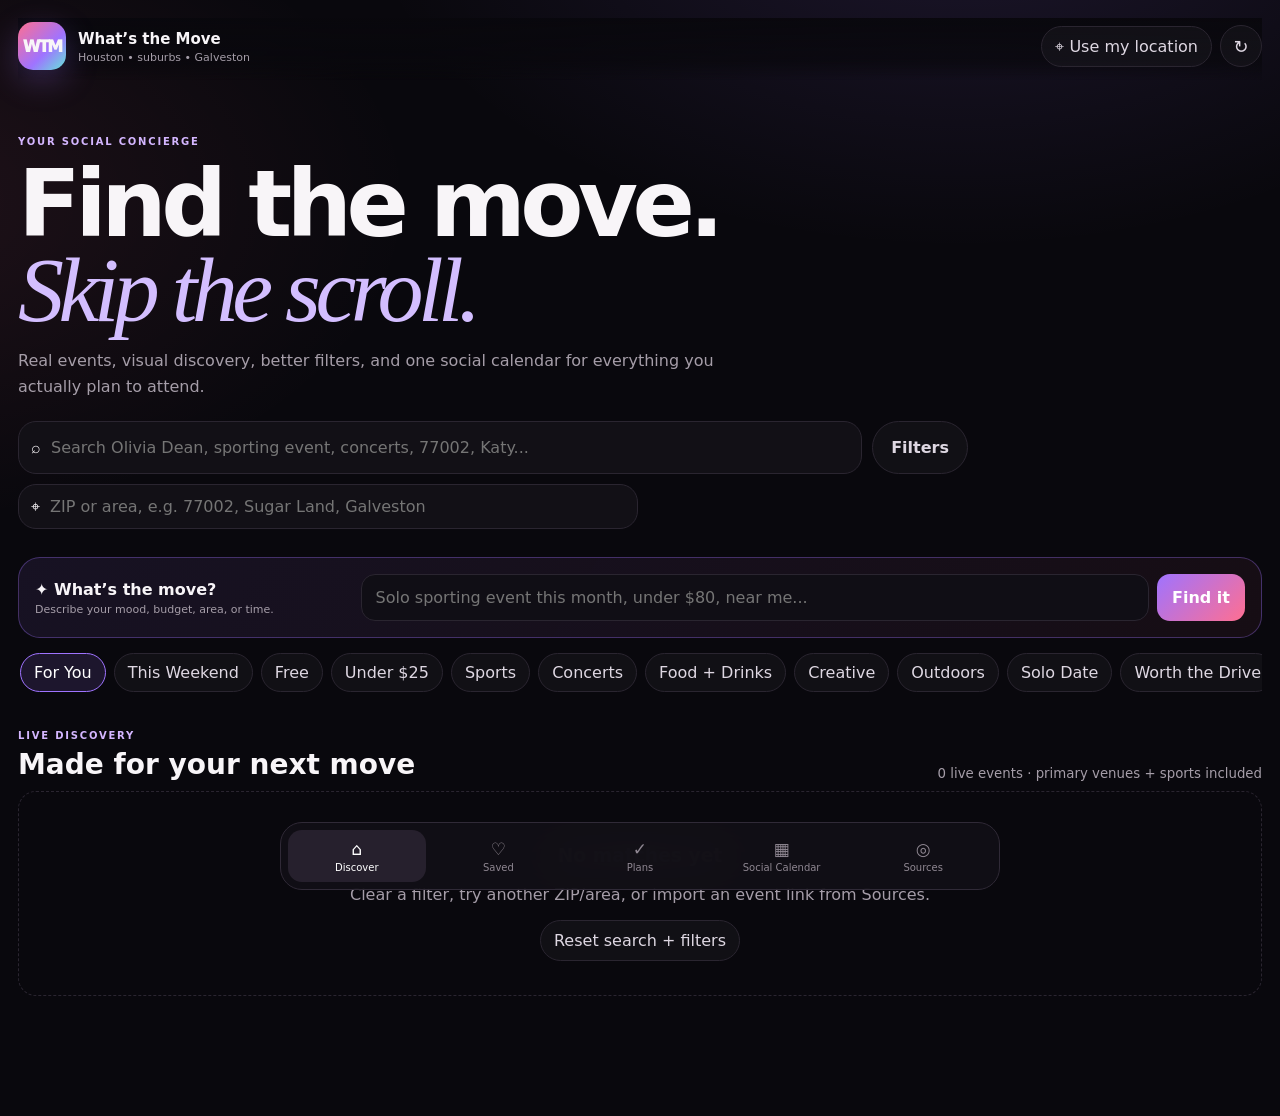
==== wtm/index.html @ 8ab05a6e "Load sports search and mobile modal hotfix" ====
<!doctype html><html lang="en"><head><meta charset="utf-8"><meta name="viewport" content="width=device-width,initial-scale=1,viewport-fit=cover"><meta name="theme-color" content="#09080d"><meta name="apple-mobile-web-app-capable" content="yes"><meta name="apple-mobile-web-app-title" content="WTM"><meta name="apple-mobile-web-app-status-bar-style" content="black-translucent"><link rel="manifest" href="./manifest.webmanifest"><link rel="icon" href="./icon.svg"><link rel="stylesheet" href="./style.css"><link rel="stylesheet" href="./detail-extra.css"><link rel="stylesheet" href="./planner-extra.css"><link rel="stylesheet" href="./hotfix.css"><title>WTM | What’s the Move</title></head><body><main><header class="topbar"><div class="brand"><div class="logo">WTM</div><div><b>What’s the Move</b><small>Houston • suburbs • Galveston</small></div></div><div class="headActions"><button id="locationBtn" class="ghost">⌖ Greater Houston</button><button id="refresh" class="iconBtn" aria-label="Refresh events">↻</button></div></header><section class="hero"><span class="kicker">YOUR SOCIAL CONCIERGE</span><h1>Find the move.<br><em>Skip the scroll.</em></h1><p>Real events, visual discovery, better filters, and one social calendar for everything you actually plan to attend.</p><div class="searchRow"><div class="searchBox"><span>⌕</span><input id="search" autocomplete="off" placeholder="Search Olivia Dean, sporting event, concerts, 77002, Katy..."><button id="clearSearch" class="clearBtn hide" aria-label="Clear search">×</button></div><button id="filtersBtn" class="filterBtn">Filters <span id="filterCount"></span></button></div><div class="locationRow"><div class="searchBox compact"><span>⌖</span><input id="locationSearch" autocomplete="off" inputmode="search" placeholder="ZIP or area, e.g. 77002, Sugar Land, Galveston"><button id="clearLocation" class="clearBtn hide" aria-label="Clear location">×</button></div></div></section><section class="ask"><div><b>✦ What’s the move?</b><small>Describe your mood, budget, area, or time.</small></div><div class="askInput"><input id="ask" placeholder="Solo sporting event this month, under $80, near me..."><button id="askGo">Find it</button></div></section><div class="quickChips" id="chips"><button data-filter="all" class="active">For You</button><button data-filter="weekend">This Weekend</button><button data-filter="free">Free</button><button data-filter="under25">Under $25</button><button data-filter="music">Concerts</button><button data-filter="food">Food + Drinks</button><button data-filter="artsy">Creative</button><button data-filter="outdoors">Outdoors</button><button data-filter="solo">Solo Date</button><button data-filter="drive">Worth the Drive</button></div><section class="statusBar"><div><span id="eyebrow">LIVE DISCOVERY</span><h2 id="title">Made for your next move</h2></div><small id="sync">Connecting to live sources…</small></section><section id="content"></section></main><nav><button data-tab="discover" class="active"><span>⌂</span>Discover</button><button data-tab="saved"><span>♡</span>Saved</button><button data-tab="plans"><span>✓</span>Plans</button><button data-tab="calendar"><span>▦</span>Social Calendar</button><button data-tab="sources"><span>◎</span>Sources</button></nav><aside id="filterSheet" class="sheet hide" aria-hidden="true"><div class="sheetCard"><div class="sheetHead"><div><span class="kicker">ADVANCED FILTERS</span><h2>Make it specific</h2></div><button id="closeFilters" class="iconBtn">×</button></div><div class="filterGrid"><label>When<select id="dateFilter"><option value="any">Any date</option><option value="today">Today</option><option value="tomorrow">Tomorrow</option><option value="weekend">This weekend</option><option value="7days">Next 7 days</option><option value="30days">Next 30 days</option></select></label><label>Maximum price<input id="priceFilter" type="number" min="0" step="5" placeholder="No limit"></label><label>Area<select id="areaFilter"><option value="all">All Greater Houston</option></select></label><label>Source<select id="sourceFilter"><option value="all">All sources</option></select></label><label>Category<select id="categoryFilter"><option value="all">Everything</option><option value="Music">Concerts + Music</option><option value="Food + Wine">Food + Drinks</option><option value="Artsy">Creative + Arts</option><option value="Outdoors">Outdoors</option><option value="Networking">Networking</option><option value="Comedy">Comedy</option><option value="Sports">Sports</option></select></label><label>Drive radius<select id="radiusFilter"><option value="all">Any distance</option><option value="10">About 10 miles</option><option value="20">About 20 miles</option><option value="35">About 35 miles</option><option value="60">About 1 hour / 60 miles</option></select></label></div><div class="toggleGrid"><label><input id="freeOnly" type="checkbox"> Free only</label><label><input id="soloOnly" type="checkbox"> Solo-friendly</label><label><input id="imagesOnly" type="checkbox"> Events with flyers</label></div><div class="sheetActions"><button id="resetFilters" class="ghost">Reset all</button><button id="applyFilters" class="primary">Show matches</button></div></div></aside><div id="modal" class="modal hide"></div><div id="toast" class="toast hide"></div><script src="./app.js"></script><script src="./venue-extra.js"></script><script src="./detail-extra.js"></script><script src="./planner-extra.js"></script><script src="./hotfix.js"></script></body></html>
---- wtm/style.css ----
:root{--bg:#09080d;--panel:#131118;--panel2:#19161f;--text:#f8f5f8;--muted:#a59da8;--line:#2a2530;--pink:#ff6f91;--violet:#9f73ff;--mint:#64e7d9;--shadow:0 20px 55px #0008}*{box-sizing:border-box}html{scroll-behavior:smooth}body{margin:0;background:radial-gradient(1000px 600px at 75% -10%,#9f73ff22,transparent 60%),radial-gradient(900px 540px at -10% 18%,#ff6f9118,transparent 60%),var(--bg);color:var(--text);font-family:Inter,ui-sans-serif,system-ui,-apple-system,BlinkMacSystemFont,"Segoe UI",sans-serif;min-height:100vh}button,input,select{font:inherit}button{cursor:pointer}main{max-width:1280px;margin:auto;padding:18px 18px 120px}.topbar{display:flex;align-items:center;justify-content:space-between;gap:14px;position:sticky;top:0;z-index:10;padding:4px 0 10px;background:linear-gradient(#09080df2,#09080dba 70%,transparent);backdrop-filter:blur(18px)}.brand{display:flex;align-items:center;gap:12px}.brand b{font-size:15px}.brand small{display:block;color:var(--muted);font-size:11px;margin-top:3px}.logo{width:48px;height:48px;display:grid;place-items:center;border-radius:15px;font-weight:950;letter-spacing:-2px;background:linear-gradient(135deg,var(--pink),var(--violet) 60%,var(--mint));box-shadow:0 10px 32px #9f73ff44}.headActions{display:flex;gap:8px;align-items:center}.ghost,.iconBtn,.filterBtn,.quickChips button,.calendarTabs button,.calNav button{border:1px solid var(--line);background:#ffffff08;color:#ded7e2;border-radius:999px}.ghost,.filterBtn{padding:10px 13px}.iconBtn{width:42px;height:42px;display:grid;place-items:center;font-size:18px}.hero{padding:50px 0 18px;max-width:950px}.kicker,#eyebrow{font-size:10px;letter-spacing:.18em;color:#d4b6ff;font-weight:850}.hero h1{font-size:clamp(52px,8.2vw,92px);line-height:.92;letter-spacing:-.06em;margin:14px 0 16px}.hero h1 em{font-family:Georgia,serif;font-weight:500;color:#d3beff}.hero p{max-width:720px;color:var(--muted);line-height:1.6;font-size:16px}.searchRow{display:grid;grid-template-columns:minmax(0,1fr) auto;gap:10px;margin-top:22px}.locationRow{margin-top:10px;max-width:620px}.searchBox{display:grid;grid-template-columns:auto 1fr auto;align-items:center;gap:10px;background:#121016;border:1px solid var(--line);border-radius:18px;padding:0 12px}.searchBox:focus-within{border-color:#8e68e5;box-shadow:0 0 0 3px #9f73ff16}.searchBox input{width:100%;background:transparent;border:0;outline:0;color:white;padding:16px 0}.searchBox.compact input{padding:12px 0}.clearBtn{border:0;background:#ffffff12;color:white;border-radius:50%;width:28px;height:28px;display:grid;place-items:center;font-size:18px}.filterBtn{font-weight:750;padding-inline:18px}.filterBtn span:not(:empty){display:inline-grid;place-items:center;min-width:20px;height:20px;border-radius:999px;background:var(--pink);color:white;margin-left:5px;font-size:11px}.ask{display:grid;grid-template-columns:minmax(180px,.35fr) 1fr;gap:16px;align-items:center;padding:16px;border:1px solid #9f73ff55;background:linear-gradient(120deg,#9f73ff18,#ff6f910e);border-radius:22px;margin-top:10px}.ask small{display:block;color:var(--muted);font-size:11px;margin-top:4px}.askInput{display:grid;grid-template-columns:1fr auto;gap:8px}.askInput input{background:#100e15;border:1px solid var(--line);color:white;border-radius:14px;padding:13px 14px;outline:0}.askInput button,.primary{border:0;border-radius:13px;background:linear-gradient(135deg,var(--violet),var(--pink));color:white;font-weight:850;padding:11px 15px}.quickChips{display:flex;gap:8px;overflow-x:auto;padding:15px 2px 4px;scrollbar-width:none}.quickChips::-webkit-scrollbar,.carousel::-webkit-scrollbar{display:none}.quickChips button{white-space:nowrap;padding:9px 13px}.quickChips button.active{border-color:#9f73ff;background:#9f73ff22;color:white}.statusBar{display:flex;justify-content:space-between;align-items:end;gap:16px;margin:28px 0 10px}.statusBar h2{font-size:28px;margin:5px 0 0}.statusBar small{color:var(--muted);text-align:right}.spotlight{position:relative;min-height:410px;border:1px solid var(--line);border-radius:28px;overflow:hidden;background:#15121a;margin:8px 0 28px;display:flex;align-items:flex-end}.spotlight::after,.poster::after,.detailHero::after{content:"";position:absolute;inset:0;background:linear-gradient(180deg,transparent 25%,#09080d15 45%,#09080de8 100%)}.spotlightBg{position:absolute;inset:0;width:100%;height:100%;object-fit:cover}.spotlightBody{position:relative;z-index:2;padding:28px;max-width:680px}.spotlightBody h2{font-size:clamp(32px,5vw,58px);letter-spacing:-.04em;margin:9px 0}.spotlightBody p{color:#e0dbe2;line-height:1.55}.badgeRow,.meta,.actions,.sourceBadges,.calendarTabs,.calNav,.sheetActions{display:flex;gap:8px;flex-wrap:wrap;align-items:center}.badge,.meta span{font-size:11px;background:#1f1a24dd;border:1px solid #3a3342;color:#d7cfda;border-radius:999px;padding:6px 9px}.rowSection{margin:26px 0 34px}.rowHead{display:flex;justify-content:space-between;align-items:end;gap:12px;margin-bottom:12px}.rowHead h3{font-size:22px;margin:0}.rowHead p{color:var(--muted);font-size:12px;margin:4px 0 0}.carousel{display:grid;grid-auto-flow:column;grid-auto-columns:minmax(255px,31%);gap:12px;overflow-x:auto;scroll-snap-type:x mandatory;padding:2px 2px 10px;scrollbar-width:none}.poster{scroll-snap-align:start;position:relative;min-height:335px;border-radius:20px;overflow:hidden;background:linear-gradient(135deg,#2d2138,#141119);border:1px solid var(--line);cursor:pointer}.posterImg{position:absolute;inset:0;width:100%;height:100%;object-fit:cover;transition:transform .35s ease}.poster:hover .posterImg{transform:scale(1.03)}.posterBody{position:absolute;z-index:2;left:0;right:0;bottom:0;padding:16px}.posterBody h4{font-size:20px;line-height:1.05;margin:7px 0 8px}.posterBody small{color:#ddd6df}.posterTop{position:absolute;z-index:3;top:10px;left:10px;right:10px;display:flex;justify-content:space-between;align-items:start}.sourcePill{font-size:9px;letter-spacing:.1em;text-transform:uppercase;background:#09080dbd;border:1px solid #ffffff2a;padding:6px 8px;border-radius:999px}.heart{border:0;width:38px;height:38px;border-radius:50%;background:#09080dcc;color:white;font-size:18px}.heart.on{color:var(--pink)}.listGrid{display:grid;grid-template-columns:repeat(3,minmax(0,1fr));gap:14px}.listCard{background:linear-gradient(180deg,#17141d,#111016);border:1px solid var(--line);border-radius:20px;overflow:hidden}.listCard img{width:100%;aspect-ratio:16/9;object-fit:cover;background:#231d2a}.listBody{padding:15px}.listBody h3{margin:8px 0;font-size:19px}.listBody p{font-size:12px;line-height:1.5;color:var(--muted)}.actions{margin-top:13px}.actions button,.actions a{border:1px solid var(--line);background:#211c27;color:white;border-radius:11px;padding:10px 11px;text-decoration:none;font-size:12px}.actions .primary{border:0}.empty{padding:34px;border:1px dashed var(--line);border-radius:18px;color:var(--muted);text-align:center}.panel{background:linear-gradient(180deg,#15131a,#100e14);border:1px solid var(--line);border-radius:24px;padding:18px}.sheet{position:fixed;inset:0;background:#000b;z-index:60;display:grid;place-items:end center;padding:12px}.sheetCard{width:min(780px,100%);max-height:90vh;overflow:auto;background:#121016;border:1px solid #332d3a;border-radius:26px;padding:20px;box-shadow:var(--shadow)}.sheetHead{display:flex;justify-content:space-between;gap:15px;align-items:start}.sheetHead h2{margin:5px 0 0}.filterGrid{display:grid;grid-template-columns:repeat(2,1fr);gap:12px;margin-top:18px}.filterGrid label{display:grid;gap:6px;color:var(--muted);font-size:12px}.filterGrid select,.filterGrid input,.importer input,.quickAdd input,.quickAdd textarea{width:100%;border:1px solid var(--line);background:#0d0c11;color:white;border-radius:13px;padding:12px;outline:0}.toggleGrid{display:flex;gap:12px;flex-wrap:wrap;margin:16px 0}.toggleGrid label{border:1px solid var(--line);border-radius:999px;padding:9px 12px;color:#d4ced6;font-size:12px}.sheetActions{justify-content:flex-end}.sourceRow{display:grid;grid-template-columns:1fr auto;gap:12px;padding:12px 0;border-bottom:1px solid var(--line)}.sourceRow small{color:var(--muted)}.status-good{color:#70edc3!important}.status-warn{color:#ffd28d!important}.status-bad{color:#ff91aa!important}.importer,.quickAdd{margin-top:22px}.importer p,.quickAdd p,.panel>p{color:var(--muted);font-size:13px;line-height:1.55}.importGrid{display:grid;grid-template-columns:1fr auto;gap:8px}.calendarShell{display:grid;gap:14px}.calendarToolbar{display:flex;justify-content:space-between;gap:12px;align-items:center;flex-wrap:wrap}.calendarTitle h2{margin:4px 0}.calendarTabs button,.calNav button{padding:9px 12px}.calendarTabs button.active{background:#9f73ff26;border-color:#9f73ff}.calstats{display:grid;grid-template-columns:repeat(4,1fr);gap:8px}.calstats div{background:#18151d;border:1px solid var(--line);border-radius:15px;padding:12px}.calstats b{display:block;font-size:21px}.calstats small{color:var(--muted)}.monthGrid{display:grid;grid-template-columns:repeat(7,minmax(0,1fr));border:1px solid var(--line);border-radius:18px;overflow:hidden}.dow{padding:9px;text-align:center;color:var(--muted);font-size:10px;border-bottom:1px solid var(--line);background:#151219}.dayCell{min-height:118px;padding:8px;border-right:1px solid var(--line);border-bottom:1px solid var(--line);background:#0f0d12;text-align:left;color:white;overflow:hidden}.dayCell:nth-child(7n){border-right:0}.dayCell.mutedDay{opacity:.35}.dayNum{font-size:11px;color:#aaa0ae}.dayEvent{display:block;width:100%;border:0;text-align:left;color:white;background:#9f73ff20;border-left:2px solid var(--violet);border-radius:5px;padding:5px;margin-top:5px;font-size:9px;white-space:nowrap;overflow:hidden;text-overflow:ellipsis}.dayCount{display:none}.weekGrid{display:grid;grid-template-columns:repeat(7,1fr);gap:7px}.weekDay{min-height:190px;border:1px solid var(--line);border-radius:14px;padding:9px;background:#100e14}.weekDay h4{margin:0 0 8px;font-size:11px;color:var(--muted)}.weekEvent{display:block;width:100%;text-align:left;border:0;border-radius:9px;background:#201927;color:white;padding:8px;margin-bottom:6px;font-size:10px}.agenda{display:grid;gap:10px}.agendaGroup h3{font-size:13px;color:#cfc5d3;margin:20px 0 8px}.agendaItem{display:grid;grid-template-columns:62px 1fr auto;gap:12px;width:100%;text-align:left;align-items:center;background:#15121a;color:white;border:1px solid var(--line);border-radius:15px;padding:11px}.agendaTime{color:#d2b7ff;font-size:11px}.mapGrid{display:grid;grid-template-columns:1.2fr .8fr;gap:12px}.mapFrame{width:100%;min-height:470px;border:0;border-radius:18px;background:#17141c}.mapList{display:grid;gap:8px;align-content:start}.mapList button{border:1px solid var(--line);background:#15121a;color:white;text-align:left;border-radius:13px;padding:12px}.modal{position:fixed;inset:0;background:#000c;z-index:80;display:grid;place-items:end center;padding:12px}.modalCard{width:min(780px,100%);max-height:92vh;overflow:auto;background:#121016;border:1px solid #342e3b;border-radius:28px 28px 18px 18px;box-shadow:var(--shadow)}.detailHero{position:relative;height:300px;background:linear-gradient(135deg,#2b2035,#121017)}.detailHero img{width:100%;height:100%;object-fit:cover}.detailHero .close{position:absolute;z-index:4;right:14px;top:14px}.detailBody{padding:20px}.detailBody h2{font-size:30px;letter-spacing:-.03em;margin:8px 0}.detailBody p{color:var(--muted);line-height:1.6}.detailMap{width:100%;height:280px;border:0;border-radius:16px;margin-top:14px}.close{border:0;background:#09080ddb;color:white;width:42px;height:42px;border-radius:50%;font-size:20px}.toast{position:fixed;bottom:100px;left:50%;transform:translateX(-50%);background:#fff;color:#171219;border-radius:999px;padding:11px 17px;font-size:12px;font-weight:850;z-index:100;box-shadow:var(--shadow)}.hide{display:none!important}nav{position:fixed;left:50%;bottom:calc(10px + env(safe-area-inset-bottom));transform:translateX(-50%);width:min(720px,calc(100% - 24px));display:grid;grid-template-columns:repeat(5,1fr);gap:4px;background:#121016e9;backdrop-filter:blur(22px);border:1px solid #302a37;border-radius:22px;padding:7px;z-index:30}nav button{border:0;background:transparent;color:#8f8792;border-radius:14px;padding:9px 4px;font-size:10px}nav button span{display:block;font-size:17px;margin-bottom:3px}nav button.active{background:#26202d;color:white}@media(max-width:900px){.carousel{grid-auto-columns:minmax(245px,48%)}.listGrid{grid-template-columns:repeat(2,1fr)}.mapGrid{grid-template-columns:1fr}.mapFrame{min-height:330px}}@media(max-width:680px){main{padding:13px 12px 108px}.topbar{padding-top:2px}.headActions .ghost{display:none}.hero{padding-top:35px}.hero h1{font-size:50px}.hero p{font-size:14px}.searchRow{grid-template-columns:1fr auto}.filterBtn{padding-inline:13px}.ask{grid-template-columns:1fr}.carousel{grid-auto-columns:78%}.spotlight{min-height:380px}.spotlightBody{padding:20px}.listGrid{grid-template-columns:1fr}.filterGrid{grid-template-columns:1fr}.calstats{grid-template-columns:repeat(2,1fr)}.calendarToolbar{align-items:flex-start}.monthGrid{border-radius:13px}.dow{font-size:8px;padding:7px 2px}.dayCell{min-height:67px;padding:4px}.dayNum{font-size:9px}.dayEvent{display:none}.dayCount{display:grid;place-items:center;width:18px;height:18px;background:#9f73ff;border-radius:999px;font-size:9px;margin-top:6px}.weekGrid{grid-template-columns:1fr}.weekDay{min-height:auto}.agendaItem{grid-template-columns:54px 1fr}.agendaItem>strong:last-child{display:none}.detailHero{height:230px}.detailBody h2{font-size:25px}.sourceRow{grid-template-columns:1fr}.importGrid{grid-template-columns:1fr}nav button{font-size:9px}.brand small{max-width:160px}.statusBar{align-items:flex-start}.statusBar small{font-size:10px}}
---- wtm/detail-extra.css ----
.detailRich{overflow:hidden}.detailRich .detailHero{display:block;width:100%;height:min(36vh,320px);object-fit:cover;background:#1b1620}.detailPad{padding:20px}.detailPad h2{font-size:clamp(30px,7vw,46px);letter-spacing:-.035em;line-height:1;margin:10px 0 12px}.detailSummary{font-size:15px;line-height:1.6;color:#d3cbd6}.detailFacts{display:grid;grid-template-columns:repeat(4,1fr);gap:8px;margin:18px 0}.detailFacts>div{background:#19151e;border:1px solid var(--line);border-radius:15px;padding:12px;min-width:0}.detailFacts small{display:block;font-size:9px;letter-spacing:.12em;color:#a99faf;margin-bottom:5px}.detailFacts b{display:block;font-size:13px;line-height:1.35}.detailFacts span{display:block;color:#9f96a4;font-size:11px;margin-top:4px;white-space:normal}.detailSection{border-top:1px solid var(--line);padding-top:15px;margin-top:4px}.detailSection h3{margin:0 0 10px}.detailSection p{color:var(--muted);line-height:1.55;font-size:13px}.detailRich iframe{width:100%;height:300px;border:0;border-radius:16px;margin-top:14px}.detailRich>.close{position:absolute;right:24px;top:24px;z-index:4}@media(max-width:680px){.detailFacts{grid-template-columns:repeat(2,1fr)}.detailRich .detailHero{height:230px}.detailRich>.close{right:20px;top:20px}.detailPad{padding:18px 16px 20px}.detailRich iframe{height:250px}}
---- wtm/planner-extra.css ----
.calendarQuick{display:flex;gap:8px;flex-wrap:wrap;margin-bottom:2px}.providerPanel{margin-top:18px}.providerPanel h3{margin:6px 0 4px}.providerActions{display:flex;flex-wrap:wrap;gap:8px;margin-top:14px}.providerActions a{display:inline-flex;align-items:center;text-decoration:none;border:1px solid var(--line);background:#191620;color:#f4edf7;border-radius:999px;padding:9px 12px;font-size:12px}.providerActions a:hover{border-color:#9f73ff}.customGrid{display:grid;grid-template-columns:repeat(2,minmax(0,1fr));gap:10px;margin:14px 0}.customGrid label,.quickAdd>label{display:grid;gap:6px;color:var(--muted);font-size:12px}.quickAdd textarea{resize:vertical}.gpsDistance{color:var(--mint)}@media(max-width:620px){.customGrid{grid-template-columns:1fr}.calendarQuick>*{flex:1}.providerActions a{flex:1 1 calc(50% - 8px);justify-content:center;text-align:center}}
---- wtm/hotfix.css ----
body.wtm-modal-open{position:fixed;left:0;right:0;width:100%;overflow:hidden}.modal{overflow:hidden;overscroll-behavior:none;touch-action:none}.modalCard{max-height:calc(100dvh - 24px)!important;overflow-y:auto!important;-webkit-overflow-scrolling:touch;overscroll-behavior:contain;touch-action:pan-y}.detailBody{padding-bottom:calc(30px + env(safe-area-inset-bottom))}@media(max-width:680px){.modal{align-items:stretch;padding:0}.modalCard{width:100%;max-height:100dvh!important;height:100dvh;border-radius:0!important}.detailHero{height:260px}.detailBody{padding:18px 16px calc(36px + env(safe-area-inset-bottom))}}
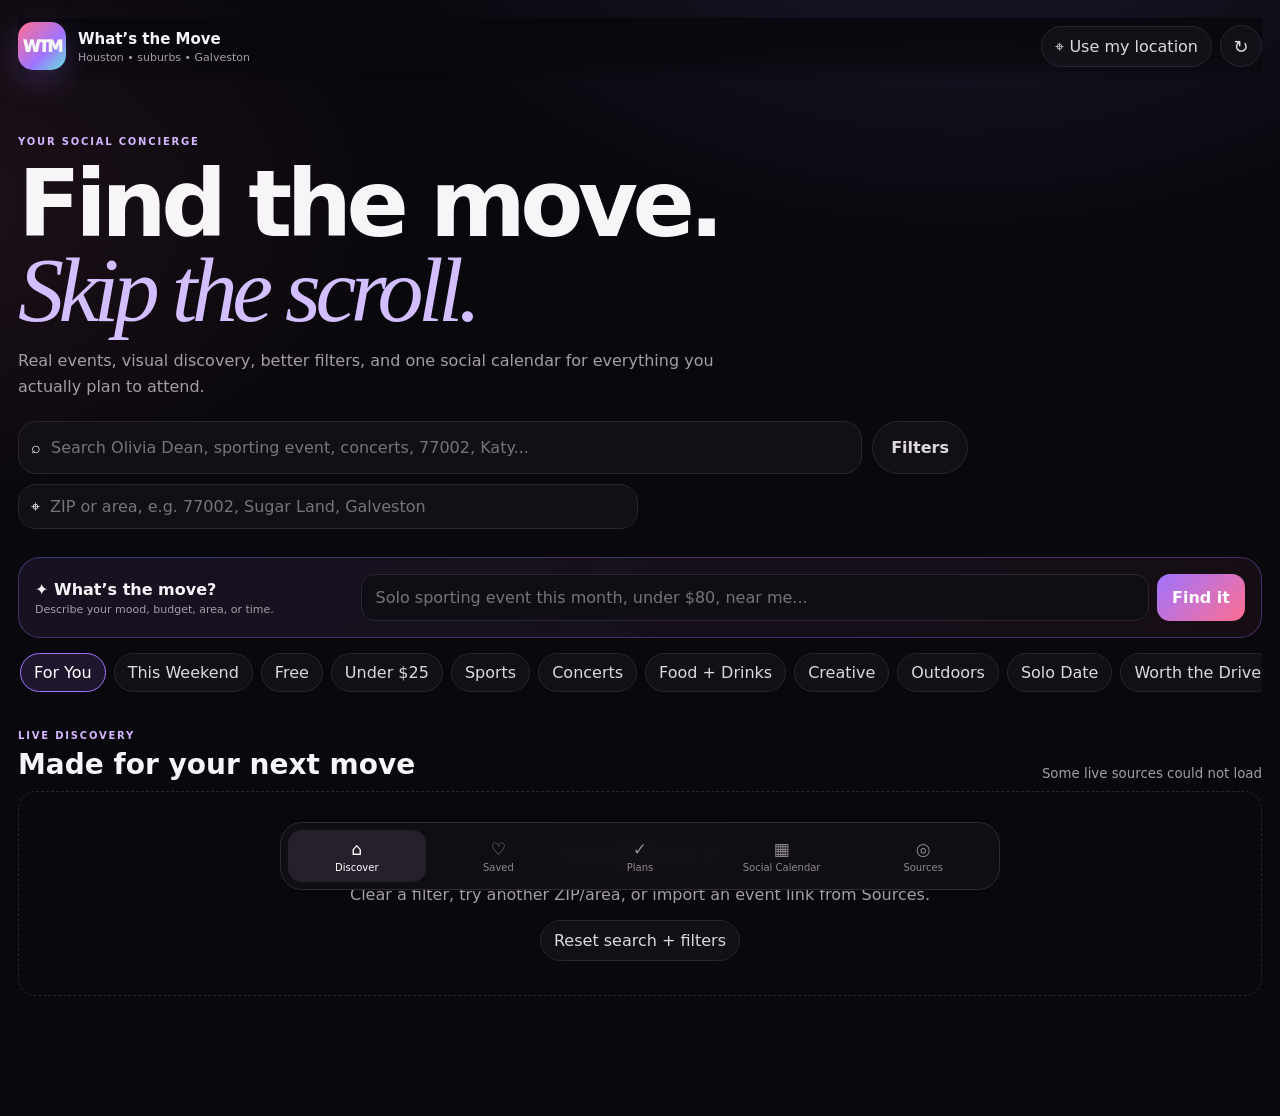
==== commit 3fb3c2b7: "Load authoritative unified WTM feed after all source scripts" ====
--- a/wtm/index.html
+++ b/wtm/index.html
@@ -1 +1 @@
-<!doctype html><html lang="en"><head><meta charset="utf-8"><meta name="viewport" content="width=device-width,initial-scale=1,viewport-fit=cover"><meta name="theme-color" content="#09080d"><meta name="apple-mobile-web-app-capable" content="yes"><meta name="apple-mobile-web-app-title" content="WTM"><meta name="apple-mobile-web-app-status-bar-style" content="black-translucent"><link rel="manifest" href="./manifest.webmanifest"><link rel="icon" href="./icon.svg"><link rel="stylesheet" href="./style.css"><link rel="stylesheet" href="./detail-extra.css"><link rel="stylesheet" href="./planner-extra.css"><link rel="stylesheet" href="./hotfix.css"><title>WTM | What’s the Move</title></head><body><main><header class="topbar"><div class="brand"><div class="logo">WTM</div><div><b>What’s the Move</b><small>Houston • suburbs • Galveston</small></div></div><div class="headActions"><button id="locationBtn" class="ghost">⌖ Greater Houston</button><button id="refresh" class="iconBtn" aria-label="Refresh events">↻</button></div></header><section class="hero"><span class="kicker">YOUR SOCIAL CONCIERGE</span><h1>Find the move.<br><em>Skip the scroll.</em></h1><p>Real events, visual discovery, better filters, and one social calendar for everything you actually plan to attend.</p><div class="searchRow"><div class="searchBox"><span>⌕</span><input id="search" autocomplete="off" placeholder="Search Olivia Dean, sporting event, concerts, 77002, Katy..."><button id="clearSearch" class="clearBtn hide" aria-label="Clear search">×</button></div><button id="filtersBtn" class="filterBtn">Filters <span id="filterCount"></span></button></div><div class="locationRow"><div class="searchBox compact"><span>⌖</span><input id="locationSearch" autocomplete="off" inputmode="search" placeholder="ZIP or area, e.g. 77002, Sugar Land, Galveston"><button id="clearLocation" class="clearBtn hide" aria-label="Clear location">×</button></div></div></section><section class="ask"><div><b>✦ What’s the move?</b><small>Describe your mood, budget, area, or time.</small></div><div class="askInput"><input id="ask" placeholder="Solo sporting event this month, under $80, near me..."><button id="askGo">Find it</button></div></section><div class="quickChips" id="chips"><button data-filter="all" class="active">For You</button><button data-filter="weekend">This Weekend</button><button data-filter="free">Free</button><button data-filter="under25">Under $25</button><button data-filter="music">Concerts</button><button data-filter="food">Food + Drinks</button><button data-filter="artsy">Creative</button><button data-filter="outdoors">Outdoors</button><button data-filter="solo">Solo Date</button><button data-filter="drive">Worth the Drive</button></div><section class="statusBar"><div><span id="eyebrow">LIVE DISCOVERY</span><h2 id="title">Made for your next move</h2></div><small id="sync">Connecting to live sources…</small></section><section id="content"></section></main><nav><button data-tab="discover" class="active"><span>⌂</span>Discover</button><button data-tab="saved"><span>♡</span>Saved</button><button data-tab="plans"><span>✓</span>Plans</button><button data-tab="calendar"><span>▦</span>Social Calendar</button><button data-tab="sources"><span>◎</span>Sources</button></nav><aside id="filterSheet" class="sheet hide" aria-hidden="true"><div class="sheetCard"><div class="sheetHead"><div><span class="kicker">ADVANCED FILTERS</span><h2>Make it specific</h2></div><button id="closeFilters" class="iconBtn">×</button></div><div class="filterGrid"><label>When<select id="dateFilter"><option value="any">Any date</option><option value="today">Today</option><option value="tomorrow">Tomorrow</option><option value="weekend">This weekend</option><option value="7days">Next 7 days</option><option value="30days">Next 30 days</option></select></label><label>Maximum price<input id="priceFilter" type="number" min="0" step="5" placeholder="No limit"></label><label>Area<select id="areaFilter"><option value="all">All Greater Houston</option></select></label><label>Source<select id="sourceFilter"><option value="all">All sources</option></select></label><label>Category<select id="categoryFilter"><option value="all">Everything</option><option value="Music">Concerts + Music</option><option value="Food + Wine">Food + Drinks</option><option value="Artsy">Creative + Arts</option><option value="Outdoors">Outdoors</option><option value="Networking">Networking</option><option value="Comedy">Comedy</option><option value="Sports">Sports</option></select></label><label>Drive radius<select id="radiusFilter"><option value="all">Any distance</option><option value="10">About 10 miles</option><option value="20">About 20 miles</option><option value="35">About 35 miles</option><option value="60">About 1 hour / 60 miles</option></select></label></div><div class="toggleGrid"><label><input id="freeOnly" type="checkbox"> Free only</label><label><input id="soloOnly" type="checkbox"> Solo-friendly</label><label><input id="imagesOnly" type="checkbox"> Events with flyers</label></div><div class="sheetActions"><button id="resetFilters" class="ghost">Reset all</button><button id="applyFilters" class="primary">Show matches</button></div></div></aside><div id="modal" class="modal hide"></div><div id="toast" class="toast hide"></div><script src="./app.js"></script><script src="./venue-extra.js"></script><script src="./detail-extra.js"></script><script src="./planner-extra.js"></script><script src="./hotfix.js"></script></body></html>+<!doctype html><html lang="en"><head><meta charset="utf-8"><meta name="viewport" content="width=device-width,initial-scale=1,viewport-fit=cover"><meta name="theme-color" content="#09080d"><meta name="apple-mobile-web-app-capable" content="yes"><meta name="apple-mobile-web-app-title" content="WTM"><meta name="apple-mobile-web-app-status-bar-style" content="black-translucent"><link rel="manifest" href="./manifest.webmanifest"><link rel="icon" href="./icon.svg"><link rel="stylesheet" href="./style.css"><link rel="stylesheet" href="./detail-extra.css"><link rel="stylesheet" href="./planner-extra.css"><link rel="stylesheet" href="./hotfix.css"><title>WTM | What’s the Move</title></head><body><main><header class="topbar"><div class="brand"><div class="logo">WTM</div><div><b>What’s the Move</b><small>Houston • suburbs • Galveston</small></div></div><div class="headActions"><button id="locationBtn" class="ghost">⌖ Greater Houston</button><button id="refresh" class="iconBtn" aria-label="Refresh events">↻</button></div></header><section class="hero"><span class="kicker">YOUR SOCIAL CONCIERGE</span><h1>Find the move.<br><em>Skip the scroll.</em></h1><p>Real events, visual discovery, better filters, and one social calendar for everything you actually plan to attend.</p><div class="searchRow"><div class="searchBox"><span>⌕</span><input id="search" autocomplete="off" placeholder="Search Olivia Dean, sporting event, concerts, 77002, Katy..."><button id="clearSearch" class="clearBtn hide" aria-label="Clear search">×</button></div><button id="filtersBtn" class="filterBtn">Filters <span id="filterCount"></span></button></div><div class="locationRow"><div class="searchBox compact"><span>⌖</span><input id="locationSearch" autocomplete="off" inputmode="search" placeholder="ZIP or area, e.g. 77002, Sugar Land, Galveston"><button id="clearLocation" class="clearBtn hide" aria-label="Clear location">×</button></div></div></section><section class="ask"><div><b>✦ What’s the move?</b><small>Describe your mood, budget, area, or time.</small></div><div class="askInput"><input id="ask" placeholder="Solo sporting event this month, under $80, near me..."><button id="askGo">Find it</button></div></section><div class="quickChips" id="chips"><button data-filter="all" class="active">For You</button><button data-filter="weekend">This Weekend</button><button data-filter="free">Free</button><button data-filter="under25">Under $25</button><button data-filter="music">Concerts</button><button data-filter="food">Food + Drinks</button><button data-filter="artsy">Creative</button><button data-filter="outdoors">Outdoors</button><button data-filter="solo">Solo Date</button><button data-filter="drive">Worth the Drive</button></div><section class="statusBar"><div><span id="eyebrow">LIVE DISCOVERY</span><h2 id="title">Made for your next move</h2></div><small id="sync">Connecting to live sources…</small></section><section id="content"></section></main><nav><button data-tab="discover" class="active"><span>⌂</span>Discover</button><button data-tab="saved"><span>♡</span>Saved</button><button data-tab="plans"><span>✓</span>Plans</button><button data-tab="calendar"><span>▦</span>Social Calendar</button><button data-tab="sources"><span>◎</span>Sources</button></nav><aside id="filterSheet" class="sheet hide" aria-hidden="true"><div class="sheetCard"><div class="sheetHead"><div><span class="kicker">ADVANCED FILTERS</span><h2>Make it specific</h2></div><button id="closeFilters" class="iconBtn">×</button></div><div class="filterGrid"><label>When<select id="dateFilter"><option value="any">Any date</option><option value="today">Today</option><option value="tomorrow">Tomorrow</option><option value="weekend">This weekend</option><option value="7days">Next 7 days</option><option value="30days">Next 30 days</option></select></label><label>Maximum price<input id="priceFilter" type="number" min="0" step="5" placeholder="No limit"></label><label>Area<select id="areaFilter"><option value="all">All Greater Houston</option></select></label><label>Source<select id="sourceFilter"><option value="all">All sources</option></select></label><label>Category<select id="categoryFilter"><option value="all">Everything</option><option value="Music">Concerts + Music</option><option value="Food + Wine">Food + Drinks</option><option value="Artsy">Creative + Arts</option><option value="Outdoors">Outdoors</option><option value="Networking">Networking</option><option value="Comedy">Comedy</option><option value="Sports">Sports</option></select></label><label>Drive radius<select id="radiusFilter"><option value="all">Any distance</option><option value="10">About 10 miles</option><option value="20">About 20 miles</option><option value="35">About 35 miles</option><option value="60">About 1 hour / 60 miles</option></select></label></div><div class="toggleGrid"><label><input id="freeOnly" type="checkbox"> Free only</label><label><input id="soloOnly" type="checkbox"> Solo-friendly</label><label><input id="imagesOnly" type="checkbox"> Events with flyers</label></div><div class="sheetActions"><button id="resetFilters" class="ghost">Reset all</button><button id="applyFilters" class="primary">Show matches</button></div></div></aside><div id="modal" class="modal hide"></div><div id="toast" class="toast hide"></div><script src="./app.js"></script><script src="./venue-extra.js"></script><script src="./detail-extra.js"></script><script src="./planner-extra.js"></script><script src="./hotfix.js"></script><script src="./unified-extra.js"></script></body></html>
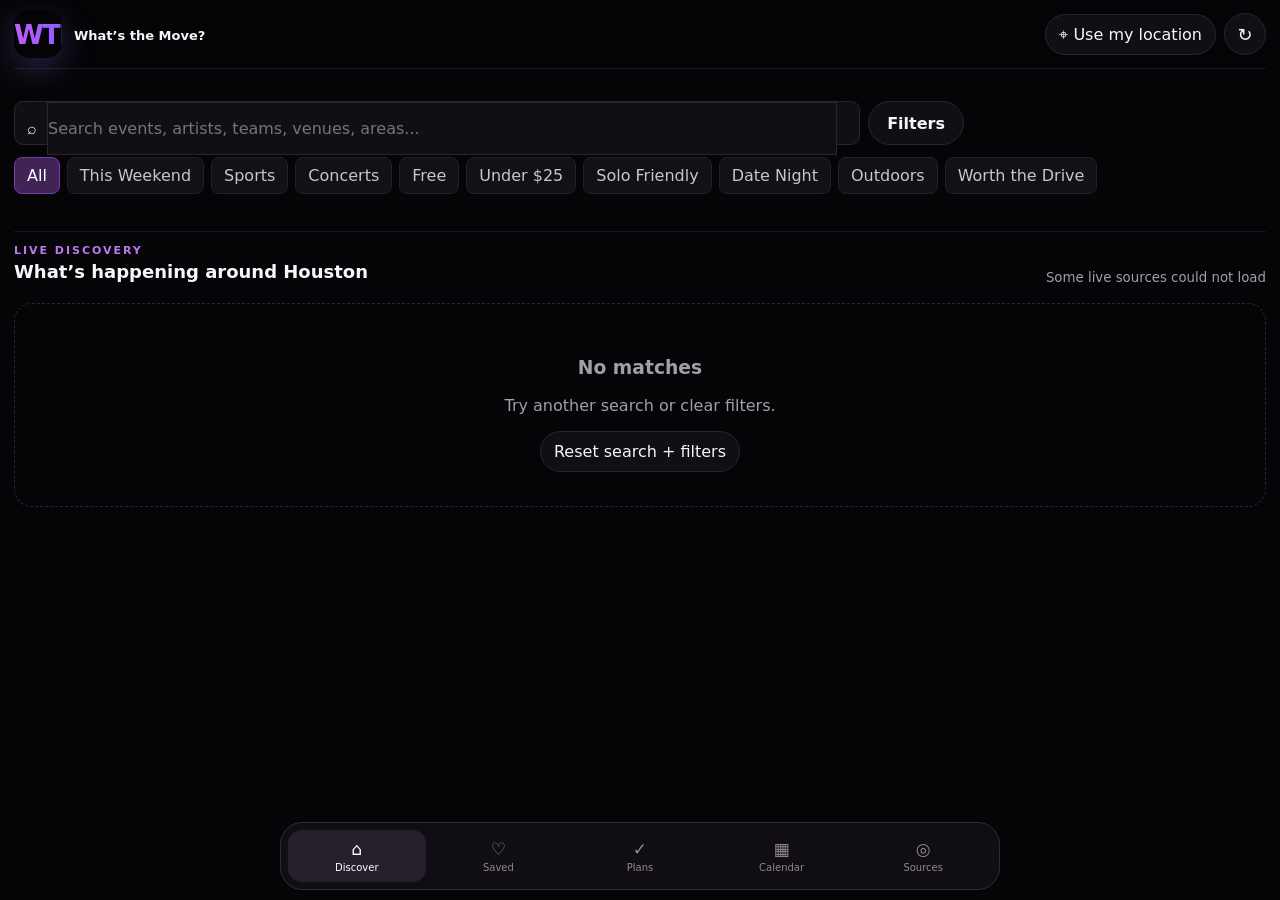
==== commit 20b91682: "Load WTM v11 mockup-matching interface" ====
--- a/wtm/index.html
+++ b/wtm/index.html
@@ -1 +1 @@
-<!doctype html><html lang="en"><head><meta charset="utf-8"><meta name="viewport" content="width=device-width,initial-scale=1,viewport-fit=cover"><meta name="theme-color" content="#09080d"><meta name="apple-mobile-web-app-capable" content="yes"><meta name="apple-mobile-web-app-title" content="WTM"><meta name="apple-mobile-web-app-status-bar-style" content="black-translucent"><link rel="manifest" href="./manifest.webmanifest"><link rel="icon" href="./icon.svg"><link rel="stylesheet" href="./style.css"><link rel="stylesheet" href="./detail-extra.css"><link rel="stylesheet" href="./planner-extra.css"><link rel="stylesheet" href="./hotfix.css"><title>WTM | What’s the Move</title></head><body><main><header class="topbar"><div class="brand"><div class="logo">WTM</div><div><b>What’s the Move</b><small>Houston • suburbs • Galveston</small></div></div><div class="headActions"><button id="locationBtn" class="ghost">⌖ Greater Houston</button><button id="refresh" class="iconBtn" aria-label="Refresh events">↻</button></div></header><section class="hero"><span class="kicker">YOUR SOCIAL CONCIERGE</span><h1>Find the move.<br><em>Skip the scroll.</em></h1><p>Real events, visual discovery, better filters, and one social calendar for everything you actually plan to attend.</p><div class="searchRow"><div class="searchBox"><span>⌕</span><input id="search" autocomplete="off" placeholder="Search Olivia Dean, sporting event, concerts, 77002, Katy..."><button id="clearSearch" class="clearBtn hide" aria-label="Clear search">×</button></div><button id="filtersBtn" class="filterBtn">Filters <span id="filterCount"></span></button></div><div class="locationRow"><div class="searchBox compact"><span>⌖</span><input id="locationSearch" autocomplete="off" inputmode="search" placeholder="ZIP or area, e.g. 77002, Sugar Land, Galveston"><button id="clearLocation" class="clearBtn hide" aria-label="Clear location">×</button></div></div></section><section class="ask"><div><b>✦ What’s the move?</b><small>Describe your mood, budget, area, or time.</small></div><div class="askInput"><input id="ask" placeholder="Solo sporting event this month, under $80, near me..."><button id="askGo">Find it</button></div></section><div class="quickChips" id="chips"><button data-filter="all" class="active">For You</button><button data-filter="weekend">This Weekend</button><button data-filter="free">Free</button><button data-filter="under25">Under $25</button><button data-filter="music">Concerts</button><button data-filter="food">Food + Drinks</button><button data-filter="artsy">Creative</button><button data-filter="outdoors">Outdoors</button><button data-filter="solo">Solo Date</button><button data-filter="drive">Worth the Drive</button></div><section class="statusBar"><div><span id="eyebrow">LIVE DISCOVERY</span><h2 id="title">Made for your next move</h2></div><small id="sync">Connecting to live sources…</small></section><section id="content"></section></main><nav><button data-tab="discover" class="active"><span>⌂</span>Discover</button><button data-tab="saved"><span>♡</span>Saved</button><button data-tab="plans"><span>✓</span>Plans</button><button data-tab="calendar"><span>▦</span>Social Calendar</button><button data-tab="sources"><span>◎</span>Sources</button></nav><aside id="filterSheet" class="sheet hide" aria-hidden="true"><div class="sheetCard"><div class="sheetHead"><div><span class="kicker">ADVANCED FILTERS</span><h2>Make it specific</h2></div><button id="closeFilters" class="iconBtn">×</button></div><div class="filterGrid"><label>When<select id="dateFilter"><option value="any">Any date</option><option value="today">Today</option><option value="tomorrow">Tomorrow</option><option value="weekend">This weekend</option><option value="7days">Next 7 days</option><option value="30days">Next 30 days</option></select></label><label>Maximum price<input id="priceFilter" type="number" min="0" step="5" placeholder="No limit"></label><label>Area<select id="areaFilter"><option value="all">All Greater Houston</option></select></label><label>Source<select id="sourceFilter"><option value="all">All sources</option></select></label><label>Category<select id="categoryFilter"><option value="all">Everything</option><option value="Music">Concerts + Music</option><option value="Food + Wine">Food + Drinks</option><option value="Artsy">Creative + Arts</option><option value="Outdoors">Outdoors</option><option value="Networking">Networking</option><option value="Comedy">Comedy</option><option value="Sports">Sports</option></select></label><label>Drive radius<select id="radiusFilter"><option value="all">Any distance</option><option value="10">About 10 miles</option><option value="20">About 20 miles</option><option value="35">About 35 miles</option><option value="60">About 1 hour / 60 miles</option></select></label></div><div class="toggleGrid"><label><input id="freeOnly" type="checkbox"> Free only</label><label><input id="soloOnly" type="checkbox"> Solo-friendly</label><label><input id="imagesOnly" type="checkbox"> Events with flyers</label></div><div class="sheetActions"><button id="resetFilters" class="ghost">Reset all</button><button id="applyFilters" class="primary">Show matches</button></div></div></aside><div id="modal" class="modal hide"></div><div id="toast" class="toast hide"></div><script src="./app.js"></script><script src="./venue-extra.js"></script><script src="./detail-extra.js"></script><script src="./planner-extra.js"></script><script src="./hotfix.js"></script><script src="./unified-extra.js"></script></body></html>+<!doctype html><html lang="en"><head><meta charset="utf-8"><meta name="viewport" content="width=device-width,initial-scale=1,viewport-fit=cover"><meta http-equiv="Cache-Control" content="no-cache, no-store, must-revalidate"><meta name="theme-color" content="#09080d"><meta name="apple-mobile-web-app-capable" content="yes"><meta name="apple-mobile-web-app-title" content="WTM"><meta name="apple-mobile-web-app-status-bar-style" content="black-translucent"><link rel="manifest" href="./manifest.webmanifest?v=11"><link rel="icon" href="./icon.svg"><link rel="stylesheet" href="./style.css?v=11"><link rel="stylesheet" href="./detail-extra.css?v=11"><link rel="stylesheet" href="./planner-extra.css?v=11"><link rel="stylesheet" href="./hotfix.css?v=11"><link rel="stylesheet" href="./ui-v11.css?v=11"><title>WTM | What’s the Move</title></head><body><main><header class="topbar"><div class="brand"><div class="logo">WTM</div><div><b>What’s the Move?</b><small>Houston • suburbs • Galveston</small></div></div><div class="headActions"><button id="locationBtn" class="ghost">📍 77002 (Houston)</button><button id="refresh" class="iconBtn" aria-label="Refresh events">↻</button></div></header><section class="hero"><span class="kicker">YOUR SOCIAL CONCIERGE</span><h1>Find the move.<br><em>Skip the scroll.</em></h1><p>Real events, visual discovery, better filters, and one social calendar for everything you actually plan to attend.</p><div class="searchRow"><div class="searchBox"><span>⌕</span><input id="search" autocomplete="off" placeholder="Search events, artists, teams, venues, areas..."><button id="clearSearch" class="clearBtn hide" aria-label="Clear search">×</button></div><button id="filtersBtn" class="filterBtn">Filters <span id="filterCount"></span></button></div><div class="locationRow"><div class="searchBox compact"><span>⌖</span><input id="locationSearch" autocomplete="off" inputmode="search" placeholder="ZIP or area, e.g. 77002, Sugar Land, Galveston"><button id="clearLocation" class="clearBtn hide" aria-label="Clear location">×</button></div></div></section><section class="ask"><div><b>✦ What’s the move?</b><small>Describe your mood, budget, area, or time.</small></div><div class="askInput"><input id="ask" placeholder="Solo sporting event this month, under $80, near me..."><button id="askGo">Find it</button></div></section><div class="quickChips" id="chips"><button data-filter="all" class="active">All</button><button data-filter="weekend">This Weekend</button><button data-filter="music">Concerts</button><button data-filter="free">Free</button><button data-filter="under25">Under $25</button><button data-filter="solo">Solo Friendly</button><button data-filter="food">Date Night</button><button data-filter="outdoors">Outdoors</button><button data-filter="drive">Worth the Drive</button></div><section class="statusBar"><div><span id="eyebrow">LIVE DISCOVERY</span><h2 id="title">What’s happening around Houston</h2></div><small id="sync">Connecting to live sources…</small></section><section id="content"></section></main><nav><button data-tab="discover" class="active"><span>⌂</span>Discover</button><button data-tab="saved"><span>♡</span>Saved</button><button data-tab="plans"><span>✓</span>Plans</button><button data-tab="calendar"><span>▦</span>Calendar</button><button data-tab="sources"><span>◎</span>Sources</button></nav><aside id="filterSheet" class="sheet hide" aria-hidden="true"><div class="sheetCard"><div class="sheetHead"><div><span class="kicker">ADVANCED FILTERS</span><h2>Make it specific</h2></div><button id="closeFilters" class="iconBtn">×</button></div><div class="filterGrid"><label>When<select id="dateFilter"><option value="any">Any date</option><option value="today">Today</option><option value="tomorrow">Tomorrow</option><option value="weekend">This weekend</option><option value="7days">Next 7 days</option><option value="30days">Next 30 days</option></select></label><label>Maximum price<input id="priceFilter" type="number" min="0" step="5" placeholder="No limit"></label><label>Area<select id="areaFilter"><option value="all">Houston + Surrounding</option></select></label><label>Source<select id="sourceFilter"><option value="all">All sources</option></select></label><label>Category<select id="categoryFilter"><option value="all">Everything</option><option value="Music">Concerts + Music</option><option value="Food + Wine">Food + Drinks</option><option value="Artsy">Creative + Arts</option><option value="Outdoors">Outdoors</option><option value="Networking">Networking</option><option value="Comedy">Comedy</option><option value="Sports">Sports</option></select></label><label>Distance<select id="radiusFilter"><option value="all">Any distance</option><option value="10">10 mi</option><option value="20">20 mi</option><option value="35">35 mi</option><option value="60">50+ mi</option></select></label></div><div class="toggleGrid"><label><input id="freeOnly" type="checkbox"> Free only</label><label><input id="soloOnly" type="checkbox"> Solo-friendly</label><label><input id="imagesOnly" type="checkbox"> Events with flyers</label></div><div class="sheetActions"><button id="resetFilters" class="ghost">Reset all</button><button id="applyFilters" class="primary">Show matches</button></div></div></aside><div id="modal" class="modal hide"></div><div id="toast" class="toast hide"></div><script src="./boot-v9.js?v=11"></script><script src="./app.js?v=11"></script><script src="./venue-extra.js?v=11"></script><script src="./detail-extra.js?v=11"></script><script src="./planner-extra.js?v=11"></script><script src="./hotfix.js?v=11"></script><script src="./unified-extra.js?v=11"></script><script src="./source-setup.js?v=11"></script><script src="./fever-extra.js?v=11"></script><script src="./pricing-extra.js?v=11"></script><script src="./ui-v11.js?v=11"></script></body></html>
--- a/wtm/ui-v11.css
+++ b/wtm/ui-v11.css
@@ -0,0 +1 @@
+*{box-sizing:border-box}body{background:#050507!important;color:#f7f7fb!important;overflow-x:hidden}main{max-width:none!important;padding:0 14px 110px!important}.topbar{position:sticky;top:0;z-index:30;background:rgba(5,5,7,.96)!important;border-bottom:1px solid #19171f;padding:10px 0!important;backdrop-filter:blur(16px)}.brand .logo{font-size:27px!important;font-weight:900!important;letter-spacing:-1.5px;background:linear-gradient(90deg,#c45cff,#8c5cff);-webkit-background-clip:text;color:transparent}.brand b{font-size:13px}.brand small{display:none!important}.hero{padding:10px 0 4px!important;background:none!important;border:none!important}.hero>.kicker,.hero>h1,.hero>p,.locationRow,.ask{display:none!important}.searchRow{display:grid!important;grid-template-columns:1fr auto;gap:8px;max-width:none!important}.searchBox,.filterBtn,.ghost,.iconBtn,select,input,textarea{background:#101014!important;border:1px solid #28252f!important;color:#f7f7fb!important}.searchBox{height:44px!important;border-radius:9px!important}.quickChips{display:flex!important;gap:7px!important;padding:8px 0 9px!important;overflow:auto!important;scrollbar-width:none}.quickChips::-webkit-scrollbar{display:none}.quickChips button{white-space:nowrap;background:#111116!important;border:1px solid #22212a!important;color:#c9c5cf!important;border-radius:8px!important;padding:8px 12px!important}.quickChips button.active{background:#412358!important;border-color:#7041a0!important;color:#fff!important}.statusBar{padding:7px 0 8px!important;border-top:1px solid #17161c!important}.statusBar h2{font-size:18px!important;margin:3px 0}.statusBar #eyebrow{font-size:11px;color:#ba79ef}.rowSection{margin:4px 0 18px}.rowHead{display:flex;align-items:end;justify-content:space-between;margin:0 2px 8px}.rowHead h3{font-size:16px;margin:0}.rowHead p{display:none}.rowHead small{color:#9c7cbd;font-size:12px}.carousel{display:grid!important;grid-auto-flow:column;grid-auto-columns:minmax(185px,22vw);gap:9px;overflow-x:auto;scroll-snap-type:x mandatory;padding-bottom:4px;scrollbar-width:none}.carousel::-webkit-scrollbar{display:none}.poster{position:relative;height:250px!important;border-radius:10px!important;overflow:hidden;border:1px solid #2b2932!important;background:#0d0d11!important;scroll-snap-align:start;box-shadow:none!important}.posterImg,.mockPoster{position:absolute;inset:0;width:100%;height:100%;object-fit:cover}.poster:after{content:"";position:absolute;inset:0;background:linear-gradient(180deg,transparent 36%,rgba(0,0,0,.2) 52%,rgba(0,0,0,.92) 100%);pointer-events:none}.posterTop{z-index:3!important;position:absolute!important;left:8px;right:8px;top:8px;display:flex;justify-content:space-between}.posterTop .sourcePill{font-size:10px;background:rgba(10,10,14,.82)!important;border:1px solid rgba(255,255,255,.12);padding:4px 6px}.heart{width:28px;height:28px;border-radius:50%!important;background:rgba(10,10,14,.75)!important}.posterBody{z-index:3!important;position:absolute!important;left:9px;right:9px;bottom:8px!important;padding:0!important;background:none!important}.posterBody h4{font-size:15px!important;line-height:1.12;margin:6px 0 5px}.posterBody small{font-size:11px!important;color:#d7d5db!important}.badgeRow{display:flex;flex-wrap:wrap;gap:5px}.badge{background:#18151f!important;border:1px solid #342945!important;color:#ded7e6!important;font-size:9px!important;padding:3px 5px!important;border-radius:5px!important}.priceTag{color:#6ee78d!important;font-weight:700;font-size:12px}.feedGrid{display:grid;grid-template-columns:repeat(4,minmax(0,1fr));gap:9px}.feedGrid .poster{height:265px!important}.searchSummary{display:flex;justify-content:space-between;align-items:center;padding:5px 2px 9px}.searchSummary b{font-size:15px}.spotlight{display:none!important}.modal{position:fixed!important;inset:0!important;z-index:1000!important;background:rgba(0,0,0,.72)!important;padding:0!important;overflow:hidden!important;display:flex!important;justify-content:center!important;align-items:flex-start!important}.modal.hide{display:none!important}.modalCard{width:min(540px,100%)!important;height:100dvh!important;max-height:100dvh!important;margin:0!important;border-radius:0!important;overflow-y:auto!important;overscroll-behavior:contain!important;-webkit-overflow-scrolling:touch!important;background:#0c0c10!important;border:none!important}.detailHero{width:100%;height:300px!important;object-fit:cover}.detailPad{padding:17px!important}.detailRich h2{font-size:28px!important}.detailFacts{grid-template-columns:1fr 1fr!important}.detailFacts>div{background:#121218!important;border-color:#26232d!important}.detailSection,.actions{border-color:#24212b!important}.detailRich iframe{height:220px!important;border-radius:10px}.detailRich .actions{position:static!important;padding-bottom:40px!important}.detailRich .actions .primary{background:linear-gradient(90deg,#8d44e8,#ef4c8a)!important}.close{position:fixed!important;top:10px!important;right:12px!important;z-index:20!important;background:rgba(0,0,0,.8)!important}.sourceConnect,.panel{background:#0d0d11!important;border-color:#292630!important}.sourceConnect{display:flex;justify-content:space-between;gap:14px;padding:13px;border:1px solid #282530;border-radius:9px;margin:9px 0}.sourceConnect small{display:block;color:#aaa3b3;margin-top:4px}.panel h3{font-size:18px}.fallbackMark{position:absolute;inset:0;display:flex;flex-direction:column;justify-content:flex-end;padding:13px;background:linear-gradient(145deg,#081321,#10263f 55%,#070a10);z-index:0}.fallbackMark:before{content:"WTM";position:absolute;top:13px;left:13px;color:#ad76d6;font-weight:900;letter-spacing:2px;font-size:12px}.fallbackMark .sportGlyph{font-size:60px;line-height:1;margin-bottom:auto;padding-top:36px}.fallbackMark .matchup{font-size:23px;font-weight:900;line-height:1.02;text-transform:uppercase}.fallbackMark .venueLine{font-size:12px;color:#c8d3df;margin-top:8px}.fallbackMark.music{background:radial-gradient(circle at 70% 18%,#5d2446 0,transparent 35%),linear-gradient(145deg,#27140f,#4b2c18 48%,#0b0808)}.fallbackMark.music .sportGlyph{font-size:48px}.fallbackMark.other{background:radial-gradient(circle at 70% 18%,#432566 0,transparent 38%),linear-gradient(145deg,#180e25,#28143d 52%,#09070c)}@media(max-width:900px){.feedGrid{grid-template-columns:repeat(2,minmax(0,1fr))}.carousel{grid-auto-columns:minmax(170px,58vw)}}@media(max-width:540px){main{padding-left:10px!important;padding-right:10px!important}.topbar{padding-top:max(8px,env(safe-area-inset-top))!important}.headActions #locationBtn{max-width:145px;overflow:hidden;text-overflow:ellipsis;white-space:nowrap}.feedGrid{grid-template-columns:repeat(2,minmax(0,1fr));gap:7px}.feedGrid .poster{height:235px!important}.carousel{grid-auto-columns:58vw}.poster{height:235px!important}.detailHero{height:260px!important}.detailFacts{grid-template-columns:1fr 1fr!important}.modalCard{padding-top:env(safe-area-inset-top)!important}}
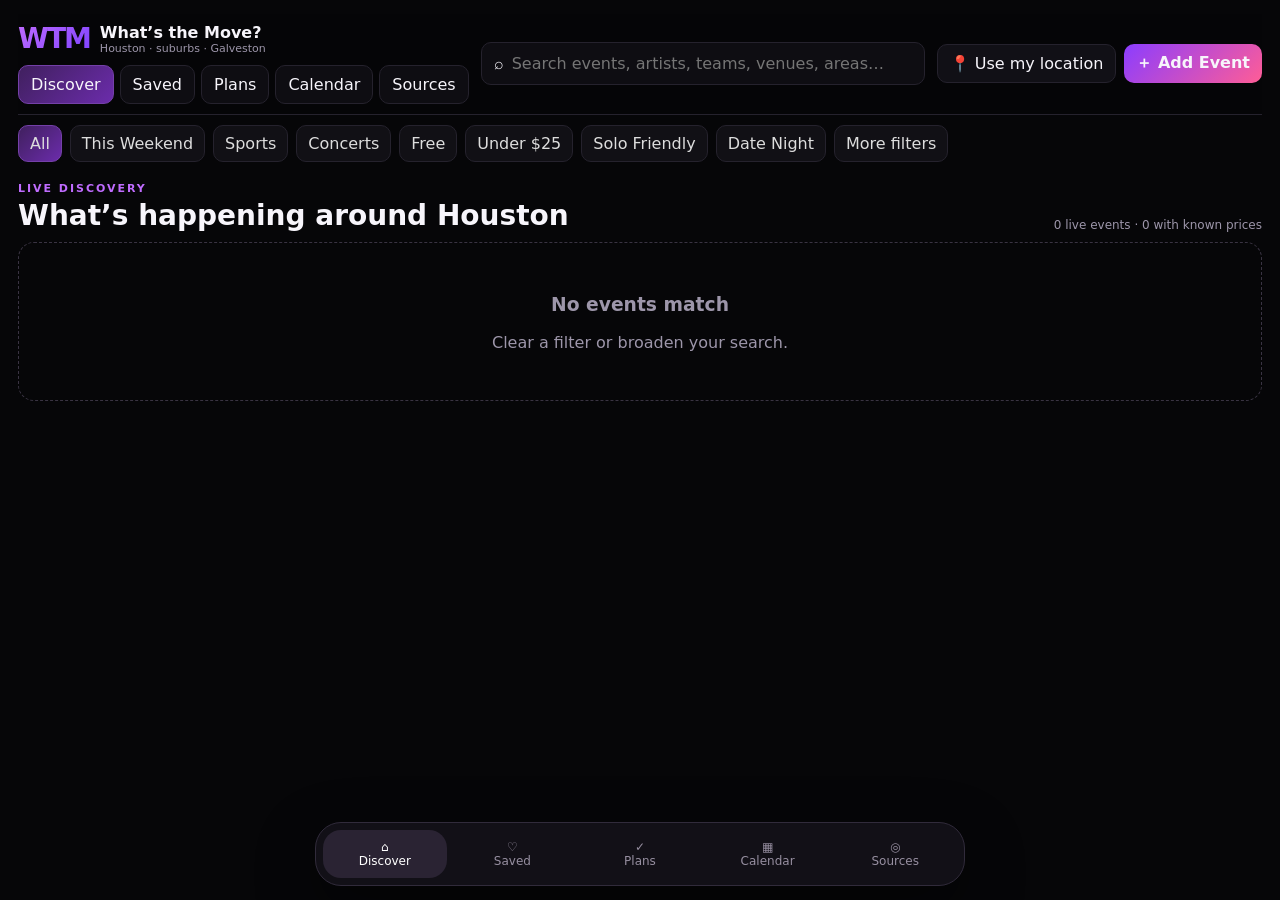
==== commit 95fbc070: "Replace patchwork WTM UI with clean v12 shell" ====
--- a/wtm/index.html
+++ b/wtm/index.html
@@ -1 +1,19 @@
-<!doctype html><html lang="en"><head><meta charset="utf-8"><meta name="viewport" content="width=device-width,initial-scale=1,viewport-fit=cover"><meta http-equiv="Cache-Control" content="no-cache, no-store, must-revalidate"><meta name="theme-color" content="#09080d"><meta name="apple-mobile-web-app-capable" content="yes"><meta name="apple-mobile-web-app-title" content="WTM"><meta name="apple-mobile-web-app-status-bar-style" content="black-translucent"><link rel="manifest" href="./manifest.webmanifest?v=11"><link rel="icon" href="./icon.svg"><link rel="stylesheet" href="./style.css?v=11"><link rel="stylesheet" href="./detail-extra.css?v=11"><link rel="stylesheet" href="./planner-extra.css?v=11"><link rel="stylesheet" href="./hotfix.css?v=11"><link rel="stylesheet" href="./ui-v11.css?v=11"><title>WTM | What’s the Move</title></head><body><main><header class="topbar"><div class="brand"><div class="logo">WTM</div><div><b>What’s the Move?</b><small>Houston • suburbs • Galveston</small></div></div><div class="headActions"><button id="locationBtn" class="ghost">📍 77002 (Houston)</button><button id="refresh" class="iconBtn" aria-label="Refresh events">↻</button></div></header><section class="hero"><span class="kicker">YOUR SOCIAL CONCIERGE</span><h1>Find the move.<br><em>Skip the scroll.</em></h1><p>Real events, visual discovery, better filters, and one social calendar for everything you actually plan to attend.</p><div class="searchRow"><div class="searchBox"><span>⌕</span><input id="search" autocomplete="off" placeholder="Search events, artists, teams, venues, areas..."><button id="clearSearch" class="clearBtn hide" aria-label="Clear search">×</button></div><button id="filtersBtn" class="filterBtn">Filters <span id="filterCount"></span></button></div><div class="locationRow"><div class="searchBox compact"><span>⌖</span><input id="locationSearch" autocomplete="off" inputmode="search" placeholder="ZIP or area, e.g. 77002, Sugar Land, Galveston"><button id="clearLocation" class="clearBtn hide" aria-label="Clear location">×</button></div></div></section><section class="ask"><div><b>✦ What’s the move?</b><small>Describe your mood, budget, area, or time.</small></div><div class="askInput"><input id="ask" placeholder="Solo sporting event this month, under $80, near me..."><button id="askGo">Find it</button></div></section><div class="quickChips" id="chips"><button data-filter="all" class="active">All</button><button data-filter="weekend">This Weekend</button><button data-filter="music">Concerts</button><button data-filter="free">Free</button><button data-filter="under25">Under $25</button><button data-filter="solo">Solo Friendly</button><button data-filter="food">Date Night</button><button data-filter="outdoors">Outdoors</button><button data-filter="drive">Worth the Drive</button></div><section class="statusBar"><div><span id="eyebrow">LIVE DISCOVERY</span><h2 id="title">What’s happening around Houston</h2></div><small id="sync">Connecting to live sources…</small></section><section id="content"></section></main><nav><button data-tab="discover" class="active"><span>⌂</span>Discover</button><button data-tab="saved"><span>♡</span>Saved</button><button data-tab="plans"><span>✓</span>Plans</button><button data-tab="calendar"><span>▦</span>Calendar</button><button data-tab="sources"><span>◎</span>Sources</button></nav><aside id="filterSheet" class="sheet hide" aria-hidden="true"><div class="sheetCard"><div class="sheetHead"><div><span class="kicker">ADVANCED FILTERS</span><h2>Make it specific</h2></div><button id="closeFilters" class="iconBtn">×</button></div><div class="filterGrid"><label>When<select id="dateFilter"><option value="any">Any date</option><option value="today">Today</option><option value="tomorrow">Tomorrow</option><option value="weekend">This weekend</option><option value="7days">Next 7 days</option><option value="30days">Next 30 days</option></select></label><label>Maximum price<input id="priceFilter" type="number" min="0" step="5" placeholder="No limit"></label><label>Area<select id="areaFilter"><option value="all">Houston + Surrounding</option></select></label><label>Source<select id="sourceFilter"><option value="all">All sources</option></select></label><label>Category<select id="categoryFilter"><option value="all">Everything</option><option value="Music">Concerts + Music</option><option value="Food + Wine">Food + Drinks</option><option value="Artsy">Creative + Arts</option><option value="Outdoors">Outdoors</option><option value="Networking">Networking</option><option value="Comedy">Comedy</option><option value="Sports">Sports</option></select></label><label>Distance<select id="radiusFilter"><option value="all">Any distance</option><option value="10">10 mi</option><option value="20">20 mi</option><option value="35">35 mi</option><option value="60">50+ mi</option></select></label></div><div class="toggleGrid"><label><input id="freeOnly" type="checkbox"> Free only</label><label><input id="soloOnly" type="checkbox"> Solo-friendly</label><label><input id="imagesOnly" type="checkbox"> Events with flyers</label></div><div class="sheetActions"><button id="resetFilters" class="ghost">Reset all</button><button id="applyFilters" class="primary">Show matches</button></div></div></aside><div id="modal" class="modal hide"></div><div id="toast" class="toast hide"></div><script src="./boot-v9.js?v=11"></script><script src="./app.js?v=11"></script><script src="./venue-extra.js?v=11"></script><script src="./detail-extra.js?v=11"></script><script src="./planner-extra.js?v=11"></script><script src="./hotfix.js?v=11"></script><script src="./unified-extra.js?v=11"></script><script src="./source-setup.js?v=11"></script><script src="./fever-extra.js?v=11"></script><script src="./pricing-extra.js?v=11"></script><script src="./ui-v11.js?v=11"></script></body></html>+<!doctype html>
+<html lang="en">
+<head>
+  <meta charset="utf-8" />
+  <meta name="viewport" content="width=device-width,initial-scale=1,viewport-fit=cover" />
+  <meta name="theme-color" content="#060608" />
+  <meta name="apple-mobile-web-app-capable" content="yes" />
+  <meta name="apple-mobile-web-app-status-bar-style" content="black-translucent" />
+  <meta name="apple-mobile-web-app-title" content="WTM" />
+  <meta http-equiv="Cache-Control" content="no-store, max-age=0" />
+  <title>WTM | What’s the Move?</title>
+  <link rel="manifest" href="./manifest.webmanifest?v=12" />
+  <link rel="stylesheet" href="./app-v12.css?v=12" />
+</head>
+<body>
+  <div id="app"></div>
+  <script src="./app-v12.js?v=12"></script>
+</body>
+</html>
--- a/wtm/app-v12.css
+++ b/wtm/app-v12.css
@@ -0,0 +1 @@
+:root{color-scheme:dark;--bg:#060608;--panel:#0d0d11;--panel2:#14121a;--line:#25222d;--text:#f7f5fb;--muted:#9d96aa;--purple:#9b4dff;--purple2:#c06cff;--green:#5ee08b;--gold:#e3bd69;--danger:#ff7da3;--radius:18px;--shadow:0 20px 60px rgba(0,0,0,.45)}*{box-sizing:border-box}html,body{margin:0;background:var(--bg);color:var(--text);font-family:Inter,ui-sans-serif,system-ui,-apple-system,BlinkMacSystemFont,"Segoe UI",sans-serif}body{min-height:100vh;padding-bottom:92px}button,input,select,textarea{font:inherit;color:inherit}button{cursor:pointer}.appShell{max-width:1280px;margin:0 auto;padding:14px 18px 30px}.topbar{display:grid;grid-template-columns:auto minmax(220px,1fr) auto;gap:12px;align-items:center;position:sticky;top:0;z-index:25;background:rgba(6,6,8,.94);backdrop-filter:blur(18px);padding:8px 0 10px;border-bottom:1px solid var(--line)}.brand{display:flex;align-items:center;gap:10px;min-width:150px}.mark{font-weight:900;font-size:28px;letter-spacing:-2px;background:linear-gradient(135deg,var(--purple2),#7e42ff);-webkit-background-clip:text;color:transparent}.brand small{display:block;color:var(--muted);font-size:11px}.desktopNav{display:flex;gap:6px;margin-top:10px}.desktopNav button,.chip,.ghost,.primary,.iconBtn,.filterControl{border:1px solid var(--line);background:#0e0d12;border-radius:10px;padding:9px 12px}.desktopNav button.active,.chip.active{background:linear-gradient(135deg,#40205e,#6b2cab);border-color:#7440a8}.primary{background:linear-gradient(135deg,#8b3dff,#ff5d96);border:none;font-weight:700}.ghost{background:#111016}.iconBtn{width:42px;height:42px;padding:0;border-radius:50%;display:grid;place-items:center}.searchBar{display:flex;align-items:center;gap:8px;background:#0e0d12;border:1px solid var(--line);border-radius:10px;padding:0 12px;min-width:0}.searchBar input{width:100%;border:0;outline:0;background:transparent;padding:11px 0;min-width:0}.searchBar button{border:0;background:transparent;color:var(--muted);font-size:18px}.topActions{display:flex;gap:8px;align-items:center}.filters{display:flex;flex-wrap:wrap;gap:8px;padding:12px 0;border-bottom:1px solid var(--line)}.chips{display:flex;gap:8px;overflow:auto;padding:10px 0 2px;scrollbar-width:none}.chips::-webkit-scrollbar,.carousel::-webkit-scrollbar{display:none}.chip{white-space:nowrap;padding:8px 11px;background:#111015;color:#ddd}.statusLine{display:flex;justify-content:space-between;gap:16px;align-items:end;padding:18px 0 10px}.eyebrow{font-size:11px;letter-spacing:.18em;color:var(--purple2);font-weight:800}.statusLine h1{font-size:28px;margin:4px 0 0}.syncText{color:var(--muted);font-size:12px;text-align:right}.row{margin:8px 0 24px}.rowHeader{display:flex;justify-content:space-between;align-items:center;margin-bottom:10px}.rowHeader h2{font-size:17px;margin:0}.rowHeader span{color:#b773ed;font-size:13px}.carousel{display:grid;grid-auto-flow:column;grid-auto-columns:minmax(200px,235px);gap:10px;overflow-x:auto;overscroll-behavior-inline:contain;padding-bottom:4px}.eventCard{position:relative;min-height:300px;border:1px solid #302b37;border-radius:12px;overflow:hidden;background:#101014;box-shadow:0 8px 26px rgba(0,0,0,.28)}.eventMedia{position:absolute;inset:0;background:#17131e}.eventMedia img{width:100%;height:100%;object-fit:cover;display:block}.eventMedia:after{content:"";position:absolute;inset:0;background:linear-gradient(to top,rgba(4,4,6,.96) 0%,rgba(4,4,6,.25) 55%,rgba(4,4,6,.08) 100%)}.fallbackArt{height:100%;padding:24px;display:flex;flex-direction:column;justify-content:space-between;background:radial-gradient(circle at 75% 15%,rgba(157,72,255,.35),transparent 28%),linear-gradient(145deg,#171020,#09121c 58%,#08080a)}.fallbackArt.sports{background:radial-gradient(circle at 75% 15%,rgba(42,123,255,.28),transparent 32%),linear-gradient(145deg,#0b1928,#081017 55%,#07080b)}.fallbackArt.music{background:radial-gradient(circle at 70% 10%,rgba(248,68,154,.25),transparent 28%),linear-gradient(145deg,#211022,#0f0b14 60%,#07080b)}.fallbackTop{font-size:11px;letter-spacing:.22em;color:#ddd;text-transform:uppercase}.fallbackGlyph{font-size:58px}.fallbackTitle{font-size:25px;font-weight:900;line-height:1.02}.cardChrome{position:absolute;inset:0;padding:12px;display:flex;flex-direction:column;justify-content:space-between}.cardTop{display:flex;justify-content:space-between;align-items:start}.sourcePill,.tag{display:inline-flex;border:1px solid rgba(255,255,255,.18);background:rgba(15,14,19,.8);backdrop-filter:blur(8px);border-radius:8px;padding:5px 8px;font-size:10px;letter-spacing:.12em;text-transform:uppercase}.heart{border:1px solid rgba(255,255,255,.18);background:rgba(13,12,16,.78);border-radius:50%;width:38px;height:38px}.cardInfo .tags{display:flex;gap:6px;margin-bottom:8px}.cardInfo h3{font-size:19px;margin:0 0 7px;line-height:1.06}.meta{font-size:12px;color:#ddd;line-height:1.45}.price{margin-top:6px;color:var(--green);font-weight:800}.feedGrid{display:grid;grid-template-columns:repeat(auto-fill,minmax(210px,1fr));gap:12px}.feedGrid .eventCard{min-height:320px}.empty{border:1px dashed #393342;border-radius:16px;padding:32px;text-align:center;color:var(--muted)}.bottomNav{position:fixed;left:50%;bottom:14px;transform:translateX(-50%);z-index:40;width:min(650px,calc(100vw - 28px));display:grid;grid-template-columns:repeat(5,1fr);gap:4px;background:rgba(20,17,25,.94);border:1px solid #312b3b;border-radius:26px;padding:7px;backdrop-filter:blur(20px);box-shadow:var(--shadow)}.bottomNav button{border:0;background:transparent;color:#978fa1;border-radius:18px;padding:10px 5px;font-size:12px}.bottomNav button.active{background:#2a2333;color:white}.modal{position:fixed;inset:0;z-index:60;background:rgba(0,0,0,.7);display:flex;align-items:stretch;justify-content:flex-end}.modal.hidden{display:none}.detailPanel{width:min(560px,100%);height:100dvh;background:#0d0c10;border-left:1px solid #302a36;overflow-y:auto;-webkit-overflow-scrolling:touch;overscroll-behavior:contain}.detailHero{height:300px;position:relative;background:#17121e}.detailHero img{width:100%;height:100%;object-fit:cover}.detailHero .fallbackArt{height:100%}.detailClose{position:sticky;top:12px;float:right;margin:12px;z-index:2}.detailBody{padding:18px 20px 34px}.detailBody h2{font-size:30px;margin:6px 0}.detailFacts{display:grid;gap:8px;margin:16px 0;color:#d7d1df}.detailFacts div{display:flex;gap:9px}.priceBig{font-size:20px;color:var(--green);font-weight:900}.detailActions{display:grid;grid-template-columns:repeat(2,1fr);gap:8px;margin:18px 0}.map{width:100%;height:220px;border:0;border-radius:14px}.sourcesPage{display:grid;grid-template-columns:minmax(0,1fr) 360px;gap:18px}.sourceList{border:1px solid var(--line);border-radius:16px;overflow:hidden}.sourceRow{display:grid;grid-template-columns:1fr auto;gap:12px;padding:14px 16px;border-bottom:1px solid var(--line)}.sourceRow:last-child{border-bottom:0}.sourceRow small{display:block;color:var(--muted);margin-top:3px}.live{color:#6de7a2}.partial{color:#e6c36f}.off{color:#ee87a8}.sidePanel{border:1px solid var(--line);border-radius:16px;padding:16px;height:max-content;position:sticky;top:76px}.sidePanel h3{margin-top:0}.sidePanel input,.sidePanel textarea{width:100%;background:#0e0d12;border:1px solid var(--line);border-radius:10px;padding:10px;margin:6px 0 10px}.calendarShell{border:1px solid var(--line);border-radius:18px;overflow:hidden}.calendarTools{display:flex;justify-content:space-between;align-items:center;padding:14px;border-bottom:1px solid var(--line)}.calendarGrid{display:grid;grid-template-columns:repeat(7,1fr)}.calHead{padding:8px;text-align:center;color:var(--muted);font-size:12px;border-bottom:1px solid var(--line)}.calDay{min-height:120px;border-right:1px solid var(--line);border-bottom:1px solid var(--line);padding:7px}.calDay:nth-child(7n){border-right:0}.calDay.muted{opacity:.38}.dayNum{font-size:12px;color:var(--muted)}.calEvent{display:block;width:100%;border:0;border-radius:6px;background:#342044;color:#fff;text-align:left;padding:5px;margin-top:5px;font-size:10px;white-space:nowrap;overflow:hidden;text-overflow:ellipsis}.addEventForm{display:grid;gap:10px}.addEventForm input,.addEventForm textarea{width:100%;background:#0e0d12;border:1px solid var(--line);border-radius:10px;padding:11px}.priceUnknown{color:#b9b1c3}.filtersDrawer{position:fixed;inset:0;z-index:55;background:rgba(0,0,0,.65);display:grid;place-items:end center}.filtersDrawer.hidden{display:none}.drawerCard{width:min(720px,100%);background:#121016;border:1px solid #322b3c;border-radius:22px 22px 0 0;padding:18px;max-height:82dvh;overflow:auto}.drawerGrid{display:grid;grid-template-columns:repeat(2,1fr);gap:10px}.drawerGrid label{display:grid;gap:5px;color:var(--muted);font-size:12px}.drawerGrid input,.drawerGrid select{background:#0c0b0f;border:1px solid var(--line);border-radius:10px;padding:11px}.drawerActions{display:flex;justify-content:flex-end;gap:8px;margin-top:14px}@media(max-width:760px){body{padding-bottom:102px}.appShell{padding:8px 18px 22px}.topbar{grid-template-columns:1fr auto}.brand{grid-column:1/2}.topbar>.searchBar{grid-column:1/-1;grid-row:2}.topActions{grid-column:2/3;grid-row:1}.desktopNav{display:none}.filters{display:none}.statusLine{align-items:start}.statusLine h1{font-size:27px;max-width:300px}.syncText{max-width:160px}.carousel{grid-auto-columns:calc(58vw - 10px)}.eventCard{min-height:365px}.feedGrid{grid-template-columns:repeat(2,minmax(0,1fr));gap:8px}.feedGrid .eventCard{min-height:300px}.sourcesPage{grid-template-columns:1fr}.sidePanel{position:static}.detailPanel{width:100%}.drawerGrid{grid-template-columns:1fr}.calendarGrid{min-width:720px}.calendarShell{overflow-x:auto}.bottomNav{bottom:10px}.brand small{display:none}}@media(max-width:430px){.carousel{grid-auto-columns:64vw}.feedGrid{grid-template-columns:1fr 1fr}.cardInfo h3{font-size:17px}.eventCard{min-height:350px}.feedGrid .eventCard{min-height:290px}.statusLine h1{font-size:25px}}
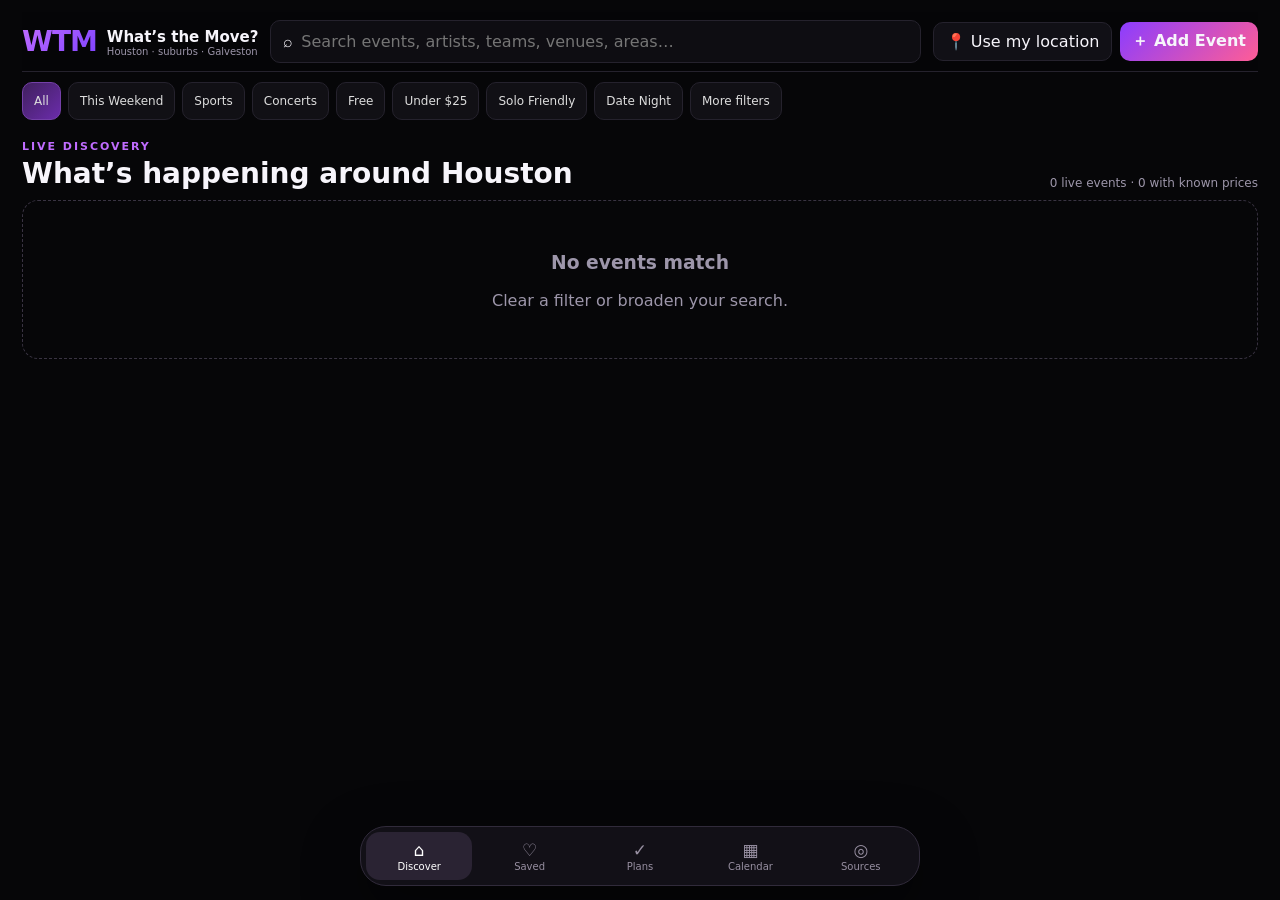
==== commit f3f4c5ce: "Load current WTM v16 experience" ====
--- a/wtm/index.html
+++ b/wtm/index.html
@@ -9,11 +9,17 @@
   <meta name="apple-mobile-web-app-title" content="WTM" />
   <meta http-equiv="Cache-Control" content="no-store, max-age=0" />
   <title>WTM | What’s the Move?</title>
-  <link rel="manifest" href="./manifest.webmanifest?v=12" />
-  <link rel="stylesheet" href="./app-v12.css?v=12" />
+  <link rel="manifest" href="./manifest.webmanifest?v=16" />
+  <link rel="stylesheet" href="./app-v12.css?v=16" />
+  <link rel="stylesheet" href="./v14-overlay.css?v=16" />
+  <link rel="stylesheet" href="./v15-overlay.css?v=16" />
+  <link rel="stylesheet" href="./v16-overlay.css?v=16" />
 </head>
 <body>
   <div id="app"></div>
-  <script src="./app-v12.js?v=12"></script>
+  <script src="./app-v12.js?v=16"></script>
+  <script src="./v14-overlay.js?v=16"></script>
+  <script src="./v15-overlay.js?v=16"></script>
+  <script src="./v16-overlay.js?v=16"></script>
 </body>
 </html>
--- a/wtm/v14-overlay.css
+++ b/wtm/v14-overlay.css
@@ -0,0 +1,24 @@
+/* WTM v14 responsive parity */
+:root{--rail-gap:12px;--mobile-pad:14px}
+html,body{max-width:100%;overflow-x:hidden}
+body{padding-bottom:calc(88px + env(safe-area-inset-bottom))}
+.appShell{max-width:1480px;padding:12px 18px 34px}
+.topbar{grid-template-columns:auto minmax(260px,1fr) auto;gap:12px}
+.brand{min-width:190px}.brand b{font-size:15px}.brand small{font-size:10px}
+.topActions .ghost,.topActions .primary{white-space:nowrap}
+.carousel{display:grid;grid-auto-flow:column;grid-auto-columns:220px;gap:var(--rail-gap);overflow-x:auto;scroll-snap-type:x proximity;padding:2px 2px 8px;-webkit-overflow-scrolling:touch}
+.eventCard{scroll-snap-align:start;min-height:330px}
+.row{margin:12px 0 26px}.rowHeader h2{font-size:19px}.rowHeader span{font-size:12px}
+.eventMedia{isolation:isolate}.eventMedia .generatedPoster,.eventMedia .officialPoster,.detailHero .generatedPoster,.detailHero .officialPoster{position:absolute;inset:0;width:100%;height:100%;object-fit:cover}.eventMedia .generatedPoster,.detailHero .generatedPoster{z-index:0}.eventMedia .officialPoster,.detailHero .officialPoster{z-index:1}
+.cardChrome{z-index:3}.eventMedia:after{z-index:2}
+.detailPanel{width:min(620px,100%);overscroll-behavior:contain}.detailHero{height:min(42vh,360px);overflow:hidden}.detailClose{position:absolute;right:8px;top:8px;float:none;background:rgba(10,9,13,.9);z-index:5}.detailBody{padding:18px 20px calc(32px + env(safe-area-inset-bottom))}.detailBody h2{font-size:30px;line-height:1.03}.descriptorRow{display:flex;flex-wrap:wrap;gap:7px;margin:12px 0 16px}.descriptor{border:1px solid #342e3e;border-radius:999px;background:#17131d;padding:7px 10px;font-size:12px;color:#ddd}.detailDescription{font-size:15px;line-height:1.55;color:#d9d4df}.detailFacts{border-top:1px solid var(--line);border-bottom:1px solid var(--line);padding:14px 0}.detailActions{position:static}
+.setupGrid{display:grid;grid-template-columns:repeat(3,minmax(0,1fr));gap:12px;margin:6px 0 20px}.setupCard{border:1px solid #302a39;background:#0e0d12;border-radius:16px;padding:15px}.setupCard h3{margin:0 0 6px;font-size:16px}.setupCard p{color:var(--muted);font-size:12px;line-height:1.5}.setupCard input,.setupCard select,.setupCard textarea{width:100%;background:#08080b;border:1px solid #302a39;border-radius:10px;padding:10px;margin-top:8px}.setupCard .primary,.setupCard .ghost{width:100%;margin-top:8px}.statusDetails{margin-top:16px}.statusDetails summary{cursor:pointer;color:#cbbbd7;padding:12px 0}.profileChips{display:flex;flex-wrap:wrap;gap:6px;margin-top:8px}.profileChip{border:1px solid #332c3e;background:#111016;border-radius:999px;padding:7px 10px;font-size:12px}.profileChip.active{background:#542378;border-color:#7b40a7}.setupStatus{font-size:12px;margin-top:8px;color:#7de9a7}.setupStatus.warn{color:#e7c56e}
+.browseAllWrap{text-align:center;margin:4px 0 30px}.browseAllWrap button{min-width:180px}.feedGrid.compactBrowse{grid-template-columns:repeat(auto-fill,minmax(200px,1fr));max-height:none}
+.calendarShell{overflow:hidden}.calendarGrid{min-width:0!important;width:100%}.calDay{min-height:96px;padding:5px}.calEvent{font-size:9px;padding:4px}.calendarAgenda{padding:14px;border-top:1px solid var(--line)}.agendaItem{display:grid;grid-template-columns:58px 1fr auto;gap:10px;align-items:center;padding:10px 0;border-bottom:1px solid var(--line)}.agendaItem:last-child{border-bottom:0}.agendaDate{font-size:11px;color:#bbaec6}.agendaItem b{font-size:13px}.agendaItem small{display:block;color:var(--muted);margin-top:2px}.agendaItem button{padding:7px 9px}
+.sourcesPage{display:block}.sourcesPage .sidePanel{position:static;border:0;padding:0}.sourceList{margin-top:8px}
+@media(max-width:900px){
+  .appShell{padding:10px 14px 28px}.topbar{grid-template-columns:1fr auto;grid-template-areas:"brand actions" "search search";gap:10px;padding:8px 0 10px}.topbar>.brand{grid-area:brand}.topbar>.searchBar{grid-area:search}.topbar>.topActions{grid-area:actions}.desktopNav{display:none!important}.brand{min-width:0}.brand small{display:none}.mark{font-size:27px}.brand b{font-size:15px}.topActions{gap:6px}.topActions .ghost,.topActions .primary{width:44px;height:44px;padding:0;border-radius:13px;font-size:0;display:grid;place-items:center}.topActions #gps:before{content:"📍";font-size:20px}.topActions #addEvent:before{content:"＋";font-size:25px;font-weight:800}.searchBar{min-height:46px;border-radius:14px}.chips{padding:10px 0 4px}.chip{padding:9px 12px;border-radius:999px}.statusLine{padding:14px 0 8px;align-items:center}.statusLine h1{font-size:22px;max-width:none}.syncText{font-size:11px;max-width:130px}.carousel{grid-auto-columns:min(43vw,220px)}.eventCard{min-height:320px}.feedGrid{grid-template-columns:repeat(2,minmax(0,1fr))}.setupGrid{grid-template-columns:1fr 1fr}.calendarTools{gap:8px;align-items:flex-start}.calendarTools h2{font-size:20px}.calDay{min-height:82px}.bottomNav{width:calc(100vw - 22px);bottom:calc(8px + env(safe-area-inset-bottom));border-radius:24px}.bottomNav button{padding:9px 3px}.detailPanel{border-left:0}.detailHero{height:38vh}.detailBody h2{font-size:26px}.detailActions{grid-template-columns:1fr 1fr}.map{height:200px}
+}
+@media(max-width:600px){
+  .appShell{padding:8px 12px 24px}.topbar{position:sticky;top:0}.brand{gap:8px}.mark{font-size:25px}.brand b{font-size:14px}.searchBar input{font-size:15px}.statusLine{display:block}.syncText{text-align:left;margin-top:5px;max-width:none}.statusLine h1{font-size:21px}.carousel{grid-auto-columns:72vw}.eventCard{min-height:360px}.cardInfo h3{font-size:18px}.feedGrid{grid-template-columns:1fr}.feedGrid .eventCard{min-height:360px}.setupGrid{grid-template-columns:1fr}.sourceRow{grid-template-columns:minmax(0,1fr) auto;padding:12px}.sourceRow>div:last-child{text-align:right;font-size:12px}.calendarTools{padding:10px;flex-wrap:wrap}.calendarGrid{grid-template-columns:repeat(7,minmax(0,1fr))}.calHead{font-size:9px;padding:5px 2px}.calDay{min-height:68px;padding:3px}.dayNum{font-size:10px}.calEvent{font-size:0;width:7px;height:7px;border-radius:50%;padding:0;margin:4px auto;background:#b458ff}.calendarAgenda{padding:10px}.agendaItem{grid-template-columns:48px 1fr}.agendaItem button{display:none}.detailHero{height:34vh}.detailBody{padding:16px 16px calc(30px + env(safe-area-inset-bottom))}.detailBody h2{font-size:24px}.descriptor{font-size:11px;padding:6px 8px}.detailActions{grid-template-columns:1fr}.map{height:190px}.bottomNav{font-size:11px}.bottomNav button{font-size:11px}.rowHeader h2{font-size:18px}
+}
--- a/wtm/v15-overlay.css
+++ b/wtm/v15-overlay.css
@@ -0,0 +1 @@
+.sourceSetupV15{padding-bottom:24px}.setupGridV15{display:grid;grid-template-columns:repeat(2,minmax(0,1fr));gap:12px}.setupCardV15{display:grid;grid-template-columns:auto 1fr;gap:12px;border:1px solid var(--line);background:#0e0d12;border-radius:16px;padding:16px;align-items:start}.setupCardV15.success{border-color:rgba(94,224,139,.28)}.setupCardV15.needs{border-color:rgba(227,189,105,.28)}.setupCardV15 h3{margin:0 0 5px;font-size:17px}.setupCardV15 p{margin:0 0 10px;color:var(--muted);font-size:13px;line-height:1.45}.setupIcon{width:38px;height:38px;border-radius:12px;display:grid;place-items:center;background:#17131e;font-size:20px}.setupBadge{display:inline-flex;border-radius:999px;padding:5px 9px;font-size:11px;border:1px solid var(--line);margin-right:6px}.guideCard,.hierarchyCard{position:relative;margin:14px 0;border:1px solid #3a3046;background:#111015;border-radius:16px;padding:16px}.guideCard h3,.hierarchyCard h3{margin-top:0}.guideCard ol,.hierarchyCard ol{padding-left:20px;color:#ddd;line-height:1.55}.guideCard code{background:#211b27;border-radius:6px;padding:2px 5px}.guideClose{position:absolute;right:12px;top:10px;border:0;background:transparent;color:#aaa;font-size:20px}.statusDetails{margin-top:14px;border:1px solid var(--line);border-radius:14px;padding:12px}.statusDetails summary{cursor:pointer;color:#d7d1df}.sourceSetupV15 a{color:#c06cff}@media(max-width:760px){.setupGridV15{grid-template-columns:1fr}.setupCardV15{padding:14px}.sourceSetupV15 .rowHeader{align-items:flex-start}.sourceSetupV15 .rowHeader span{font-size:12px}.guideCard,.hierarchyCard{padding:14px 14px 14px 16px}.guideCard ol,.hierarchyCard ol{padding-left:18px}}
--- a/wtm/v16-overlay.css
+++ b/wtm/v16-overlay.css
@@ -0,0 +1,10 @@
+/* WTM v16 mobile/tablet cleanup */
+html,body{background:#060608}.appShell{width:100%;max-width:1440px;margin:0 auto;padding-left:clamp(10px,2vw,22px);padding-right:clamp(10px,2vw,22px)}
+.topbar{position:sticky;top:0;z-index:30;background:rgba(6,6,8,.94);backdrop-filter:blur(18px);padding:8px 0}.mark{letter-spacing:-1px}.searchBar{min-width:0}.topActions button,.chip,.ghost,.primary{min-height:38px}.chip{padding:7px 11px;font-size:12px}.chips{gap:7px;overflow-x:auto;scrollbar-width:none}.chips::-webkit-scrollbar{display:none}
+.row{margin:10px 0 24px}.rowHeader{margin-bottom:9px}.rowHeader h2{font-size:clamp(17px,2.6vw,20px);letter-spacing:-.2px}.rowHeader span{font-size:11px}.carousel{grid-auto-columns:clamp(190px,23vw,235px);gap:10px;padding-bottom:7px}.eventCard{min-height:0;height:auto;border-radius:15px;overflow:hidden}.eventMedia{height:245px;min-height:245px;background:#131018}.mediaStack{position:relative;width:100%;height:100%;overflow:hidden}.mediaStack>.fallbackArt,.mediaStack>.officialMedia{position:absolute;inset:0;width:100%;height:100%}.officialMedia{object-fit:cover;z-index:2}.fallbackArt{z-index:1}.cardInfo{padding:12px}.cardInfo h3{font-size:15px;line-height:1.18;margin:6px 0;display:-webkit-box;-webkit-line-clamp:2;-webkit-box-orient:vertical;overflow:hidden}.cardInfo .meta{font-size:11px;line-height:1.35}.price{font-size:13px}.sourcePill,.tag,.descriptor{font-size:10px}.sourcePill{max-width:72%;overflow:hidden;text-overflow:ellipsis;white-space:nowrap}
+.bottomNav{max-width:560px;padding:5px}.bottomNav button{min-height:48px;padding:5px 2px;border-radius:14px;font-size:10px}.bottomNav button>div{font-size:17px;margin-bottom:1px}
+.detailPanel{max-width:620px}.detailHero{height:min(36vh,330px)}.detailBody h2{font-size:clamp(22px,4vw,30px)}.descriptor{padding:5px 8px}.detailFacts{font-size:13px}.detailDescription{font-size:14px}.detailActions button{min-height:42px}.map{border-radius:14px}
+.setupGridV15{display:grid;grid-template-columns:repeat(2,minmax(0,1fr));gap:10px}.setupCardV15{padding:14px;border-radius:15px}.setupCardV15 h3{font-size:15px}.setupCardV15 p{font-size:12px;line-height:1.45}.setupCardV15 .ghost{padding:8px 10px;margin-top:9px;width:auto}.setupBadge{font-size:11px}.guideCard{border-radius:15px;padding:15px}.guideCard li,.guideCard p{font-size:12px;line-height:1.5}
+@media(max-width:900px){.carousel{grid-auto-columns:clamp(190px,42vw,225px)}.eventMedia{height:220px;min-height:220px}.topbar{grid-template-columns:1fr auto;grid-template-areas:'brand actions' 'search search'}.topActions button{width:40px;height:40px;min-height:40px;border-radius:12px}.setupGridV15{grid-template-columns:1fr 1fr}}
+@media(max-width:600px){body{padding-bottom:calc(76px + env(safe-area-inset-bottom))}.appShell{padding:6px 10px 18px}.topbar{padding:6px 0}.brand{gap:7px}.mark{font-size:22px}.brand b{font-size:13px}.searchBar{min-height:42px;border-radius:12px}.searchBar input{font-size:14px}.topActions button{width:38px;height:38px;min-height:38px}.statusLine{padding:10px 0 5px}.statusLine h1{font-size:19px}.chips{padding:7px 0 2px}.chip{padding:6px 10px;min-height:34px}.carousel{grid-auto-columns:76vw;gap:9px}.eventMedia{height:52vw;min-height:190px;max-height:255px}.eventCard{border-radius:14px}.cardInfo{padding:11px}.cardInfo h3{font-size:15px}.row{margin-bottom:21px}.rowHeader h2{font-size:17px}.setupGridV15{grid-template-columns:1fr}.setupCardV15 .ghost{width:100%}.detailHero{height:30vh;min-height:210px}.detailBody{padding:14px 14px calc(24px + env(safe-area-inset-bottom))}.detailFacts>div{gap:8px}.bottomNav{width:calc(100vw - 14px);bottom:calc(6px + env(safe-area-inset-bottom));border-radius:19px}.bottomNav button{min-height:46px}.feedGrid{gap:10px}.feedGrid .eventMedia{height:58vw;max-height:285px}}
+@media(min-width:601px) and (max-width:1024px){.carousel{grid-auto-columns:32vw}.eventMedia{height:235px}.detailPanel{width:min(680px,92vw)}}
